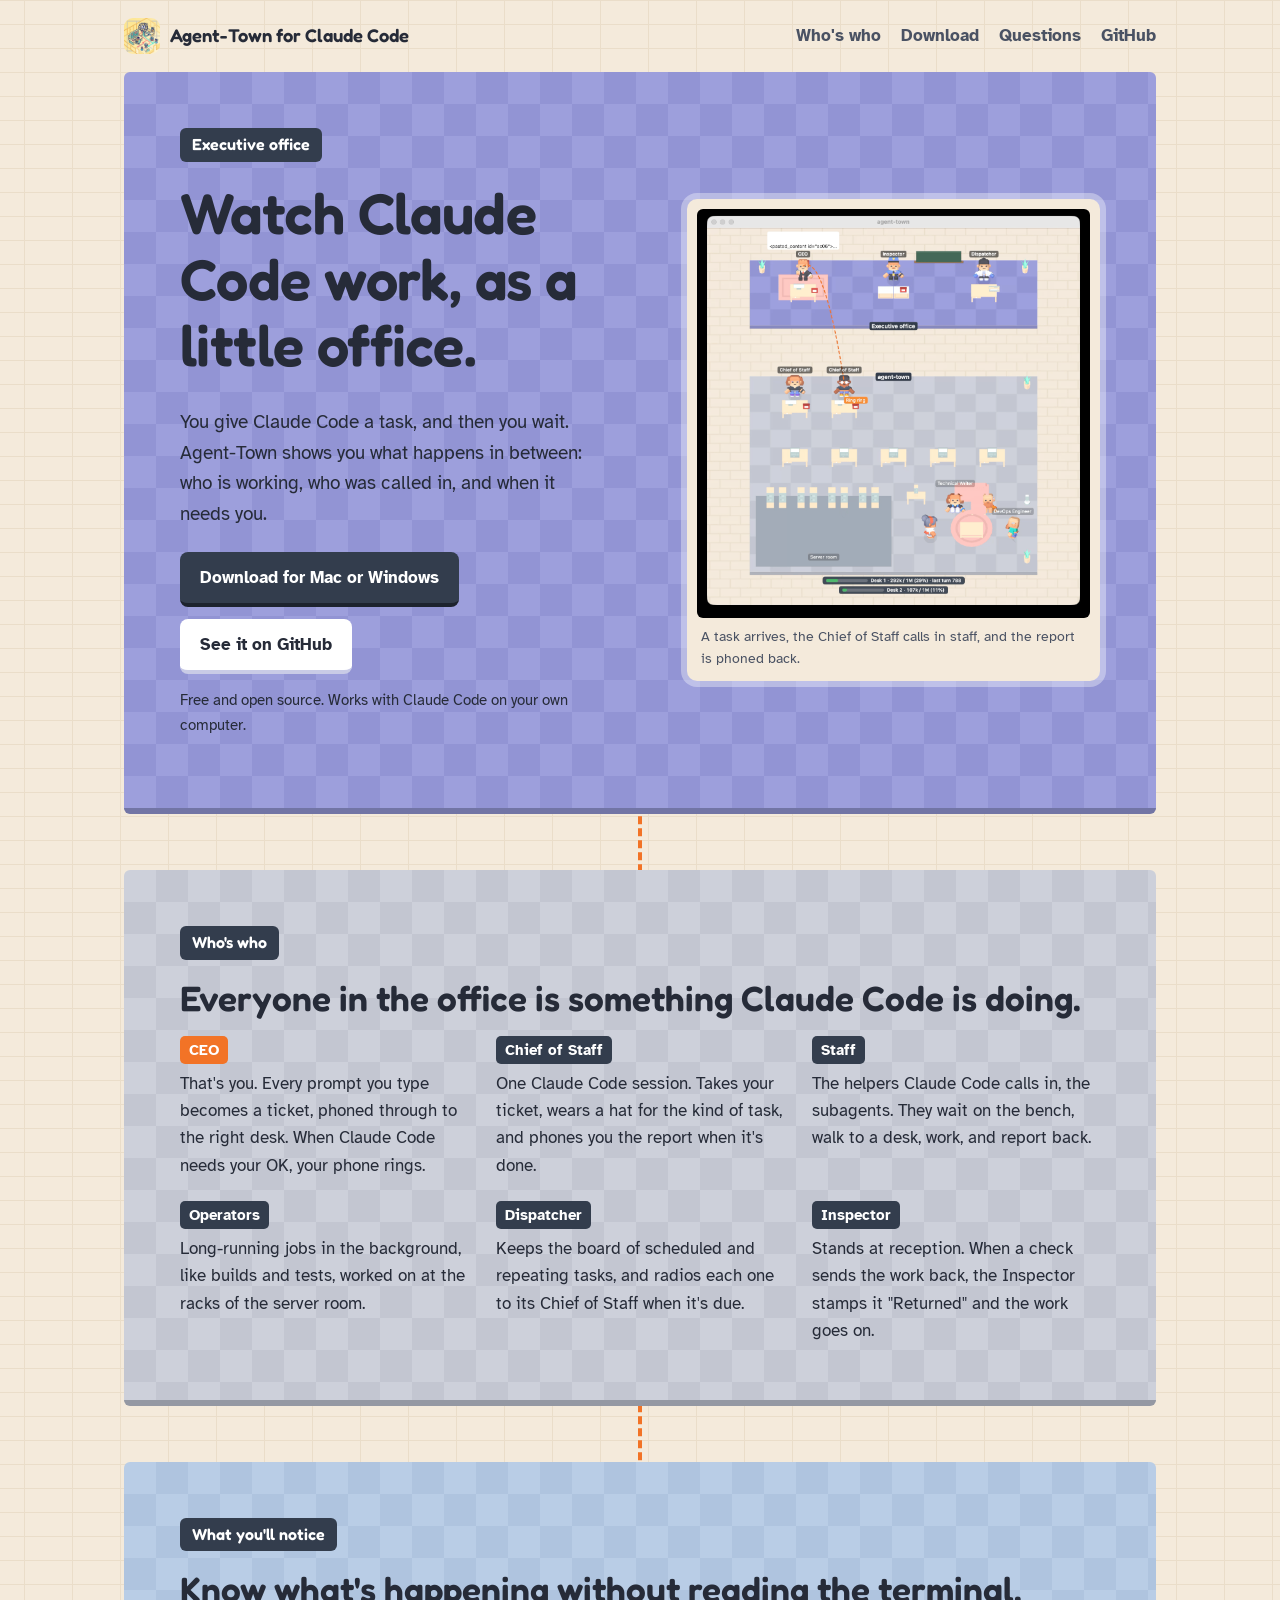
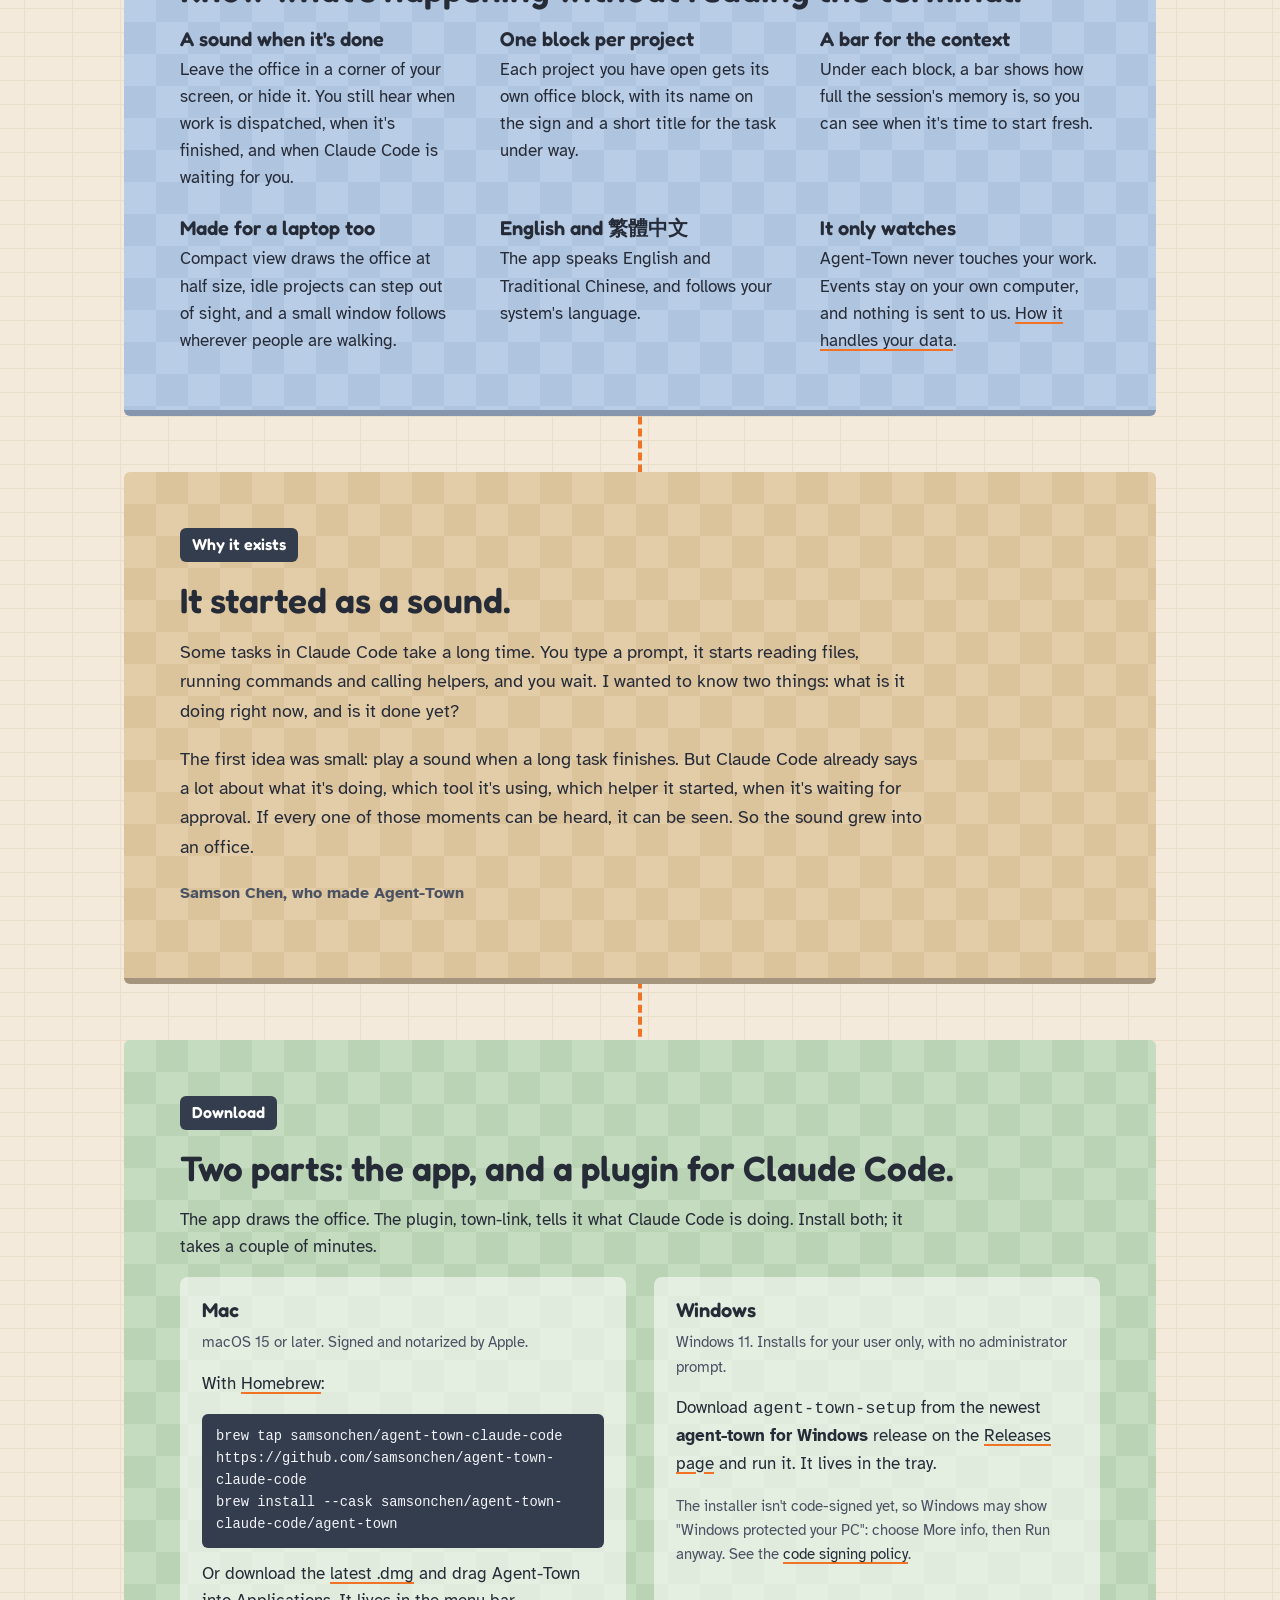
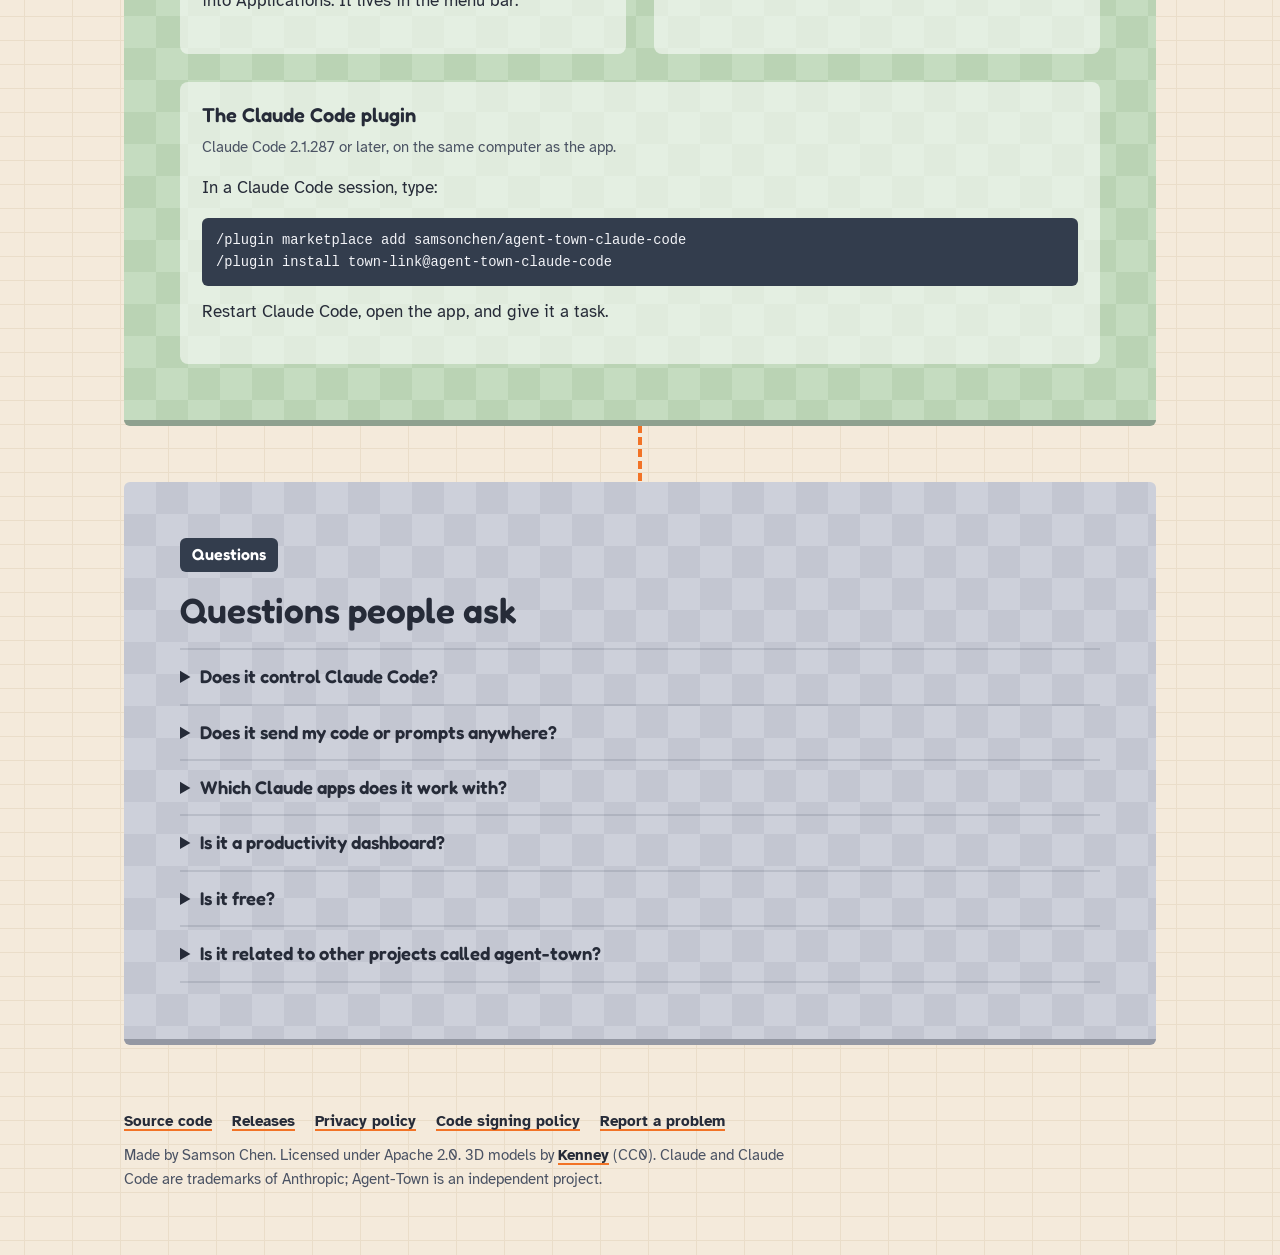
==== site/index.html @ 4a4d92c3 "A web page for the project on GitHub Pages: home, privacy policy, code signing policy site/ holds a " ====
<!doctype html>
<html lang="en">
<head>
<meta charset="utf-8">
<meta name="viewport" content="width=device-width, initial-scale=1">
<title>Agent-Town for Claude Code: watch your Claude Code agents at work</title>
<meta name="description" content="Agent-Town is a free, open-source app for macOS and Windows that shows what Claude Code is doing as a small 3D office: each session is a Chief of Staff, each subagent a staff member, and your approvals ring the CEO's phone.">
<link rel="canonical" href="https://samsonchen.github.io/agent-town-claude-code/">
<meta name="theme-color" content="#9d9fdc">

<meta property="og:type" content="website">
<meta property="og:site_name" content="Agent-Town for Claude Code">
<meta property="og:title" content="Agent-Town for Claude Code: watch your Claude Code agents at work">
<meta property="og:description" content="A small 3D office on your Mac or Windows PC that shows what Claude Code is doing: sessions, subagents, background tasks and approvals. Free and open source.">
<meta property="og:url" content="https://samsonchen.github.io/agent-town-claude-code/">
<meta property="og:image" content="https://samsonchen.github.io/agent-town-claude-code/images/social-preview.png">
<meta property="og:image:width" content="1280">
<meta property="og:image:height" content="640">
<meta property="og:image:alt" content="Agent-Town for Claude Code: a top-down office with the CEO, Chiefs of Staff and staff at their desks">
<meta name="twitter:card" content="summary_large_image">
<meta name="twitter:title" content="Agent-Town for Claude Code">
<meta name="twitter:description" content="Watch your Claude Code sessions, subagents and background jobs as a small 3D office. macOS and Windows, free and open source.">
<meta name="twitter:image" content="https://samsonchen.github.io/agent-town-claude-code/images/social-preview.png">

<link rel="icon" type="image/png" href="images/favicon-64.png">
<link rel="apple-touch-icon" href="images/apple-touch-icon.png">
<link rel="preconnect" href="https://fonts.googleapis.com">
<link rel="preconnect" href="https://fonts.gstatic.com" crossorigin>
<link rel="stylesheet" href="https://fonts.googleapis.com/css2?family=Atkinson+Hyperlegible:wght@400;700&family=Fredoka:wght@500;600&display=swap">
<link rel="stylesheet" href="styles.css">

<script type="application/ld+json">
{
  "@context": "https://schema.org",
  "@type": "SoftwareApplication",
  "name": "Agent-Town for Claude Code",
  "alternateName": "agent-town",
  "description": "A desktop app and a Claude Code plugin that show what Claude Code is doing as a small 3D office seen from above. Each Claude Code session is a Chief of Staff, each subagent is a staff member, background tasks are operators in a server room, and approval requests ring the CEO's phone.",
  "applicationCategory": "DeveloperApplication",
  "operatingSystem": "macOS 15 or later, Windows 11",
  "offers": { "@type": "Offer", "price": "0", "priceCurrency": "USD" },
  "license": "https://www.apache.org/licenses/LICENSE-2.0",
  "isAccessibleForFree": true,
  "url": "https://samsonchen.github.io/agent-town-claude-code/",
  "downloadUrl": "https://github.com/samsonchen/agent-town-claude-code/releases",
  "codeRepository": "https://github.com/samsonchen/agent-town-claude-code",
  "image": "https://samsonchen.github.io/agent-town-claude-code/images/social-preview.png",
  "screenshot": "https://samsonchen.github.io/agent-town-claude-code/images/agent-town.gif",
  "inLanguage": ["en", "zh-TW"],
  "author": { "@type": "Person", "name": "Samson Chen", "url": "https://github.com/samsonchen" }
}
</script>
<script type="application/ld+json">
{
  "@context": "https://schema.org",
  "@type": "FAQPage",
  "mainEntity": [
    { "@type": "Question", "name": "What is Agent-Town for Claude Code?",
      "acceptedAnswer": { "@type": "Answer", "text": "A free app for macOS and Windows, with a Claude Code plugin, that draws what Claude Code is doing as a small office: sessions, subagents, background tasks and approval requests become people at work." } },
    { "@type": "Question", "name": "Does Agent-Town control Claude Code?",
      "acceptedAnswer": { "@type": "Answer", "text": "No. It only watches. You keep working in your terminal, the Claude desktop app or VS Code, and the plugin never changes what Claude Code does." } },
    { "@type": "Question", "name": "Does Agent-Town send my code or prompts anywhere?",
      "acceptedAnswer": { "@type": "Answer", "text": "No. Events go only to the app on your own computer. For each new task the plugin asks Claude's Haiku model, on your own Claude plan, for a short title and the kind of task." } },
    { "@type": "Question", "name": "Which Claude apps does it work with?",
      "acceptedAnswer": { "@type": "Answer", "text": "Claude Code in a terminal, the Code tab of the Claude desktop app, and the VS Code extension, when they run on the same computer as the app. Cloud sessions and Claude Code on the web are not supported." } },
    { "@type": "Question", "name": "Is it free?",
      "acceptedAnswer": { "@type": "Answer", "text": "Yes. Agent-Town is open source under the Apache 2.0 license." } }
  ]
}
</script>
</head>
<body>

<header class="top">
  <div class="wrap">
    <a class="brand" href="./"><img src="images/apple-touch-icon.png" alt="" width="36" height="36">Agent-Town for Claude Code</a>
    <nav aria-label="Main">
      <a href="#whos-who">Who's who</a>
      <a href="#download">Download</a>
      <a href="#questions">Questions</a>
      <a href="https://github.com/samsonchen/agent-town-claude-code">GitHub</a>
    </nav>
  </div>
</header>

<main>
  <div class="line" aria-hidden="true"></div>
  <div class="wrap">

    <section class="block exec" aria-labelledby="title">
      <div class="hero">
        <div>
          <span class="sign">Executive office</span>
          <h1 id="title">Watch Claude Code work, as a little office.</h1>
          <p class="lede">You give Claude Code a task, and then you wait. Agent-Town shows you what happens in between: who is working, who was called in, and when it needs you.</p>
          <div class="buttons">
            <a class="button" href="#download">Download for Mac or Windows</a>
            <a class="button light" href="https://github.com/samsonchen/agent-town-claude-code">See it on GitHub</a>
          </div>
          <p class="note">Free and open source. Works with Claude Code on your own computer.</p>
        </div>
        <figure class="office">
          <img src="images/agent-town.gif" width="640" height="667" alt="Agent-Town at work: the CEO phones a ticket to a Chief of Staff, who pages staff from the bench to their desks while operators work in the server room">
          <figcaption>A task arrives, the Chief of Staff calls in staff, and the report is phoned back.</figcaption>
        </figure>
      </div>
    </section>

    <section class="block" id="whos-who" aria-labelledby="cast-title">
      <span class="sign">Who's who</span>
      <h2 id="cast-title">Everyone in the office is something Claude Code is doing.</h2>
      <ul class="cast">
        <li><span class="tag you">CEO</span><p>That's you. Every prompt you type becomes a ticket, phoned through to the right desk. When Claude Code needs your OK, your phone rings.</p></li>
        <li><span class="tag">Chief of Staff</span><p>One Claude Code session. Takes your ticket, wears a hat for the kind of task, and phones you the report when it's done.</p></li>
        <li><span class="tag">Staff</span><p>The helpers Claude Code calls in, the subagents. They wait on the bench, walk to a desk, work, and report back.</p></li>
        <li><span class="tag">Operators</span><p>Long-running jobs in the background, like builds and tests, worked on at the racks of the server room.</p></li>
        <li><span class="tag">Dispatcher</span><p>Keeps the board of scheduled and repeating tasks, and radios each one to its Chief of Staff when it's due.</p></li>
        <li><span class="tag">Inspector</span><p>Stands at reception. When a check sends the work back, the Inspector stamps it "Returned" and the work goes on.</p></li>
      </ul>
    </section>

    <section class="block blue" aria-labelledby="notice-title">
      <span class="sign">What you'll notice</span>
      <h2 id="notice-title">Know what's happening without reading the terminal.</h2>
      <div class="points">
        <div><h3>A sound when it's done</h3><p>Leave the office in a corner of your screen, or hide it. You still hear when work is dispatched, when it's finished, and when Claude Code is waiting for you.</p></div>
        <div><h3>One block per project</h3><p>Each project you have open gets its own office block, with its name on the sign and a short title for the task under way.</p></div>
        <div><h3>A bar for the context</h3><p>Under each block, a bar shows how full the session's memory is, so you can see when it's time to start fresh.</p></div>
        <div><h3>Made for a laptop too</h3><p>Compact view draws the office at half size, idle projects can step out of sight, and a small window follows wherever people are walking.</p></div>
        <div><h3>English and 繁體中文</h3><p>The app speaks English and Traditional Chinese, and follows your system's language.</p></div>
        <div><h3>It only watches</h3><p>Agent-Town never touches your work. Events stay on your own computer, and nothing is sent to us. <a href="privacy.html">How it handles your data</a>.</p></div>
      </div>
    </section>

    <section class="block wood story" aria-labelledby="story-title">
      <span class="sign">Why it exists</span>
      <h2 id="story-title">It started as a sound.</h2>
      <p>Some tasks in Claude Code take a long time. You type a prompt, it starts reading files, running commands and calling helpers, and you wait. I wanted to know two things: what is it doing right now, and is it done yet?</p>
      <p>The first idea was small: play a sound when a long task finishes. But Claude Code already says a lot about what it's doing, which tool it's using, which helper it started, when it's waiting for approval. If every one of those moments can be heard, it can be seen. So the sound grew into an office.</p>
      <p class="by">Samson Chen, who made Agent-Town</p>
    </section>

    <section class="block green" id="download" aria-labelledby="download-title">
      <span class="sign">Download</span>
      <h2 id="download-title">Two parts: the app, and a plugin for Claude Code.</h2>
      <p>The app draws the office. The plugin, town-link, tells it what Claude Code is doing. Install both; it takes a couple of minutes.</p>
      <div class="downloads">
        <div>
          <h3>Mac</h3>
          <p class="small">macOS 15 or later. Signed and notarized by Apple.</p>
          <p>With <a href="https://brew.sh">Homebrew</a>:</p>
          <pre>brew tap samsonchen/agent-town-claude-code https://github.com/samsonchen/agent-town-claude-code
brew install --cask samsonchen/agent-town-claude-code/agent-town</pre>
          <p>Or download the <a href="https://github.com/samsonchen/agent-town-claude-code/releases/latest">latest .dmg</a> and drag Agent-Town into Applications. It lives in the menu bar.</p>
        </div>
        <div>
          <h3>Windows</h3>
          <p class="small">Windows 11. Installs for your user only, with no administrator prompt.</p>
          <p>Download <code>agent-town-setup</code> from the newest <strong>agent-town for Windows</strong> release on the <a href="https://github.com/samsonchen/agent-town-claude-code/releases">Releases page</a> and run it. It lives in the tray.</p>
          <p class="small">The installer isn't code-signed yet, so Windows may show "Windows protected your PC": choose More info, then Run anyway. See the <a href="code-signing-policy.html">code signing policy</a>.</p>
        </div>
        <div class="plugin">
          <h3>The Claude Code plugin</h3>
          <p class="small">Claude Code 2.1.287 or later, on the same computer as the app.</p>
          <p>In a Claude Code session, type:</p>
          <pre>/plugin marketplace add samsonchen/agent-town-claude-code
/plugin install town-link@agent-town-claude-code</pre>
          <p>Restart Claude Code, open the app, and give it a task.</p>
        </div>
      </div>
    </section>

    <section class="block" id="questions" aria-labelledby="faq-title">
      <span class="sign">Questions</span>
      <h2 id="faq-title">Questions people ask</h2>
      <details>
        <summary>Does it control Claude Code?</summary>
        <p>No. It only watches. You keep working in your terminal, the Claude desktop app or VS Code, and the plugin never changes what Claude Code does.</p>
      </details>
      <details>
        <summary>Does it send my code or prompts anywhere?</summary>
        <p>No. What Claude Code is doing goes only to the app on your own computer. To name each task and pick the right hat, the plugin asks Claude's Haiku model on your own Claude plan, the same way Claude Code itself would. The app checks GitHub once a day for a newer version, which you can turn off. Read the <a href="privacy.html">privacy policy</a>.</p>
      </details>
      <details>
        <summary>Which Claude apps does it work with?</summary>
        <p>Claude Code in a terminal, the Code tab of the Claude desktop app, and the VS Code extension, when they run on the same computer as the app. Cloud sessions and Claude Code on the web can't reach your computer, so they don't show up.</p>
      </details>
      <details>
        <summary>Is it a productivity dashboard?</summary>
        <p>No. It shows what is happening, not how well. There are no scores and no reports, just an office at work.</p>
      </details>
      <details>
        <summary>Is it free?</summary>
        <p>Yes. Agent-Town is open source under the Apache 2.0 license. The characters and furniture are Kenney's free CC0 models.</p>
      </details>
      <details>
        <summary>Is it related to other projects called agent-town?</summary>
        <p>No. This is Agent-Town for Claude Code, made for Anthropic's Claude Code. It isn't affiliated with Anthropic, or with other projects that share the name.</p>
      </details>
    </section>

  </div>
</main>

<footer>
  <div class="wrap">
    <nav aria-label="More">
      <a href="https://github.com/samsonchen/agent-town-claude-code">Source code</a>
      <a href="https://github.com/samsonchen/agent-town-claude-code/releases">Releases</a>
      <a href="privacy.html">Privacy policy</a>
      <a href="code-signing-policy.html">Code signing policy</a>
      <a href="https://github.com/samsonchen/agent-town-claude-code/issues">Report a problem</a>
    </nav>
    <p>Made by Samson Chen. Licensed under Apache 2.0. 3D models by <a href="https://kenney.nl">Kenney</a> (CC0). Claude and Claude Code are trademarks of Anthropic; Agent-Town is an independent project.</p>
  </div>
</footer>

</body>
</html>
---- site/styles.css ----
/* Agent-Town for Claude Code: the colors are the office's own (the path, the carpets, the tags). */
:root {
  --path: #f4eadb;        /* the cream brick path between blocks */
  --grout: #eaddc9;
  --exec: #9d9fdc;        /* the executive office's carpet */
  --exec-dark: #9294d4;
  --gray: #cdd0da;        /* the project blocks' carpets */
  --blue: #b9cde6;
  --green: #c5dcc0;
  --wood: #e3cda8;
  --tag: #333d4d;         /* name tags */
  --call: #f27326;        /* the phone line */
  --hat: #f6c844;
  --ink: #262b38;
  --ink-soft: #4a5263;
  --focus: #1f4fd1;
  --display: "Fredoka", "Avenir Next Rounded", ui-rounded, system-ui, sans-serif;
  --text: "Atkinson Hyperlegible", system-ui, -apple-system, "Segoe UI", sans-serif;
  --mono: ui-monospace, "SF Mono", Menlo, Consolas, monospace;
}

* { box-sizing: border-box; }

html { scroll-behavior: smooth; }
@media (prefers-reduced-motion: reduce) { html { scroll-behavior: auto; } }

body {
  margin: 0;
  color: var(--ink);
  font-family: var(--text);
  font-size: 1.0625rem;
  line-height: 1.6;
  /* The brick path, as in the app. */
  background-color: var(--path);
  background-image:
    linear-gradient(var(--grout) 1px, transparent 1px),
    linear-gradient(90deg, var(--grout) 1px, transparent 1px);
  background-size: 48px 24px, 48px 24px;
  background-position: 0 0, 24px 0;
}

a { color: var(--ink); text-decoration-color: var(--call); text-decoration-thickness: 2px; text-underline-offset: 3px; }
a:hover { text-decoration-color: var(--ink); }
:focus-visible { outline: 3px solid var(--focus); outline-offset: 3px; border-radius: 4px; }

h1, h2, h3 { font-family: var(--display); font-weight: 600; line-height: 1.15; margin: 0 0 0.5em; }
h1 { font-size: clamp(2.2rem, 5.2vw, 3.6rem); letter-spacing: -0.01em; }
h2 { font-size: clamp(1.6rem, 3.4vw, 2.2rem); }
h3 { font-size: 1.25rem; }
p { margin: 0 0 1em; max-width: 68ch; }

.wrap { max-width: 1080px; margin: 0 auto; padding: 0 24px; }

/* Header */
.top { padding: 18px 0; }
.top .wrap { display: flex; align-items: center; justify-content: space-between; gap: 16px; flex-wrap: wrap; }
.brand { display: flex; align-items: center; gap: 10px; font-family: var(--display); font-weight: 600; font-size: 1.15rem; text-decoration: none; }
.brand img { width: 36px; height: 36px; border-radius: 9px; }
.top nav { display: flex; gap: 20px; flex-wrap: wrap; }
.top nav a { text-decoration: none; font-weight: 700; color: var(--ink-soft); }
.top nav a:hover { color: var(--ink); }

/* A block: a carpet of square tiles, like the office floor, with a darker front edge. */
.block {
  --c1: var(--gray);
  --c2: #c3c6d1;
  position: relative;
  background-color: var(--c1);
  background-image: conic-gradient(var(--c2) 25%, transparent 0 50%, var(--c2) 0 75%, transparent 0);
  background-size: 64px 64px;
  border-bottom: 6px solid color-mix(in srgb, var(--c2) 70%, var(--ink) 30%);
  border-radius: 6px;
  padding: clamp(28px, 5vw, 56px);
  margin: 0 0 56px;
}
.block.exec { --c1: var(--exec); --c2: var(--exec-dark); }
.block.blue { --c1: var(--blue); --c2: #afc4df; }
.block.green { --c1: var(--green); --c2: #bad3b4; }
.block.wood { --c1: var(--wood); --c2: #dbc39c; }

/* The block's sign, as in the app: a dark plate with the room's name. */
.sign {
  display: inline-block;
  background: var(--tag);
  color: #fff;
  font-family: var(--display);
  font-weight: 600;
  font-size: 1rem;
  padding: 4px 12px;
  border-radius: 6px;
  margin-bottom: 18px;
}

/* Hero: the executive office */
.hero { display: grid; grid-template-columns: 1.05fr 0.95fr; gap: clamp(24px, 4vw, 56px); align-items: center; }
.hero h1 { color: var(--ink); }
.hero .lede { font-size: 1.2rem; color: var(--ink); max-width: 34ch; }
.hero .note { color: var(--ink); font-size: 0.95rem; margin-top: 14px; }
.office {
  margin: 0;
  background: var(--path);
  border-radius: 10px;
  padding: 10px;
  box-shadow: 0 0 0 6px rgba(255, 255, 255, 0.35);
}
.office img { display: block; width: 100%; height: auto; border-radius: 6px; }
.office figcaption { font-size: 0.85rem; color: var(--ink-soft); padding: 8px 4px 2px; }

.buttons { display: flex; gap: 12px; flex-wrap: wrap; margin-top: 22px; }
.button {
  display: inline-block;
  background: var(--tag);
  color: #fff;
  text-decoration: none;
  font-weight: 700;
  padding: 12px 20px;
  border-radius: 8px;
  border-bottom: 4px solid #1d232e;
}
.button:hover { background: #1d232e; }
.button.light { background: #fff; color: var(--ink); border-bottom-color: #c9cbe6; }
.button.light:hover { background: #eef0ff; }

/* The phone line: one orange dashed line from the CEO's desk down the page. */
main { position: relative; }
.line {
  position: absolute;
  left: 50%;
  top: 0;
  bottom: 120px;
  width: 0;
  border-left: 4px dashed var(--call);
  transform: translateX(-2px);
  z-index: 0;
  pointer-events: none;
}
main > .wrap { position: relative; z-index: 1; }

/* Who's who: name tags, as the app draws them over each character. */
.cast { list-style: none; padding: 0; margin: 8px 0 0; display: grid; grid-template-columns: repeat(auto-fit, minmax(240px, 1fr)); gap: 22px 28px; }
.cast li { display: grid; gap: 6px; align-content: start; }
.tag {
  justify-self: start;
  background: var(--tag);
  color: #fff;
  font-weight: 700;
  font-size: 0.95rem;
  padding: 2px 9px;
  border-radius: 5px;
}
.tag.you { background: var(--call); }
.cast p { margin: 0; color: var(--ink); }

/* Two columns of short points */
.points { display: grid; grid-template-columns: repeat(auto-fit, minmax(280px, 1fr)); gap: 26px 40px; margin-top: 8px; }
.points h3 { margin-bottom: 0.25em; }
.points p { margin: 0; }

/* The story: the maintainer's own words */
.story { font-size: 1.15rem; }
.story p { max-width: 62ch; }
.story .by { font-weight: 700; color: var(--ink-soft); font-size: 1rem; }

/* Download */
.downloads { display: grid; grid-template-columns: repeat(2, minmax(0, 1fr)); gap: 28px; }
.downloads .plugin { grid-column: 1 / -1; }
.downloads > div { background: rgba(255, 255, 255, 0.55); border-radius: 8px; padding: 22px; }
.downloads h3 { margin-bottom: 0.4em; }
.small { font-size: 0.95rem; color: var(--ink-soft); }
pre {
  background: var(--tag);
  color: #f3f4f8;
  font-family: var(--mono);
  font-size: 0.86rem;
  padding: 12px 14px;
  border-radius: 6px;
  margin: 8px 0 12px;
  white-space: pre-wrap;
  overflow-wrap: anywhere;
}

/* FAQ */
details { border-top: 2px solid rgba(38, 43, 56, 0.12); padding: 12px 0; }
details:last-of-type { border-bottom: 2px solid rgba(38, 43, 56, 0.12); }
summary { cursor: pointer; font-family: var(--display); font-weight: 600; font-size: 1.15rem; }
details p { margin: 10px 0 0; }

/* Footer */
footer { padding: 8px 0 48px; color: var(--ink-soft); font-size: 0.95rem; }
footer nav { display: flex; flex-wrap: wrap; gap: 8px 20px; margin-bottom: 10px; }
footer a { font-weight: 700; }

/* Plain pages (privacy, code signing policy) */
.page { max-width: 760px; }
.page h1 { font-size: clamp(2rem, 4.5vw, 2.8rem); }
.page h2 { font-size: 1.5rem; margin-top: 1.6em; }
.page ul { padding-left: 1.2em; }
.page li { margin-bottom: 0.4em; }
.page table { border-collapse: collapse; width: 100%; margin: 8px 0 16px; background: rgba(255, 255, 255, 0.55); }
.page th, .page td { text-align: left; padding: 8px 10px; border-bottom: 1px solid rgba(38, 43, 56, 0.15); vertical-align: top; }

@media (max-width: 820px) {
  .hero { grid-template-columns: 1fr; }
  .downloads { grid-template-columns: 1fr; }
  .hero .lede { max-width: none; }
  .line { display: none; }
}
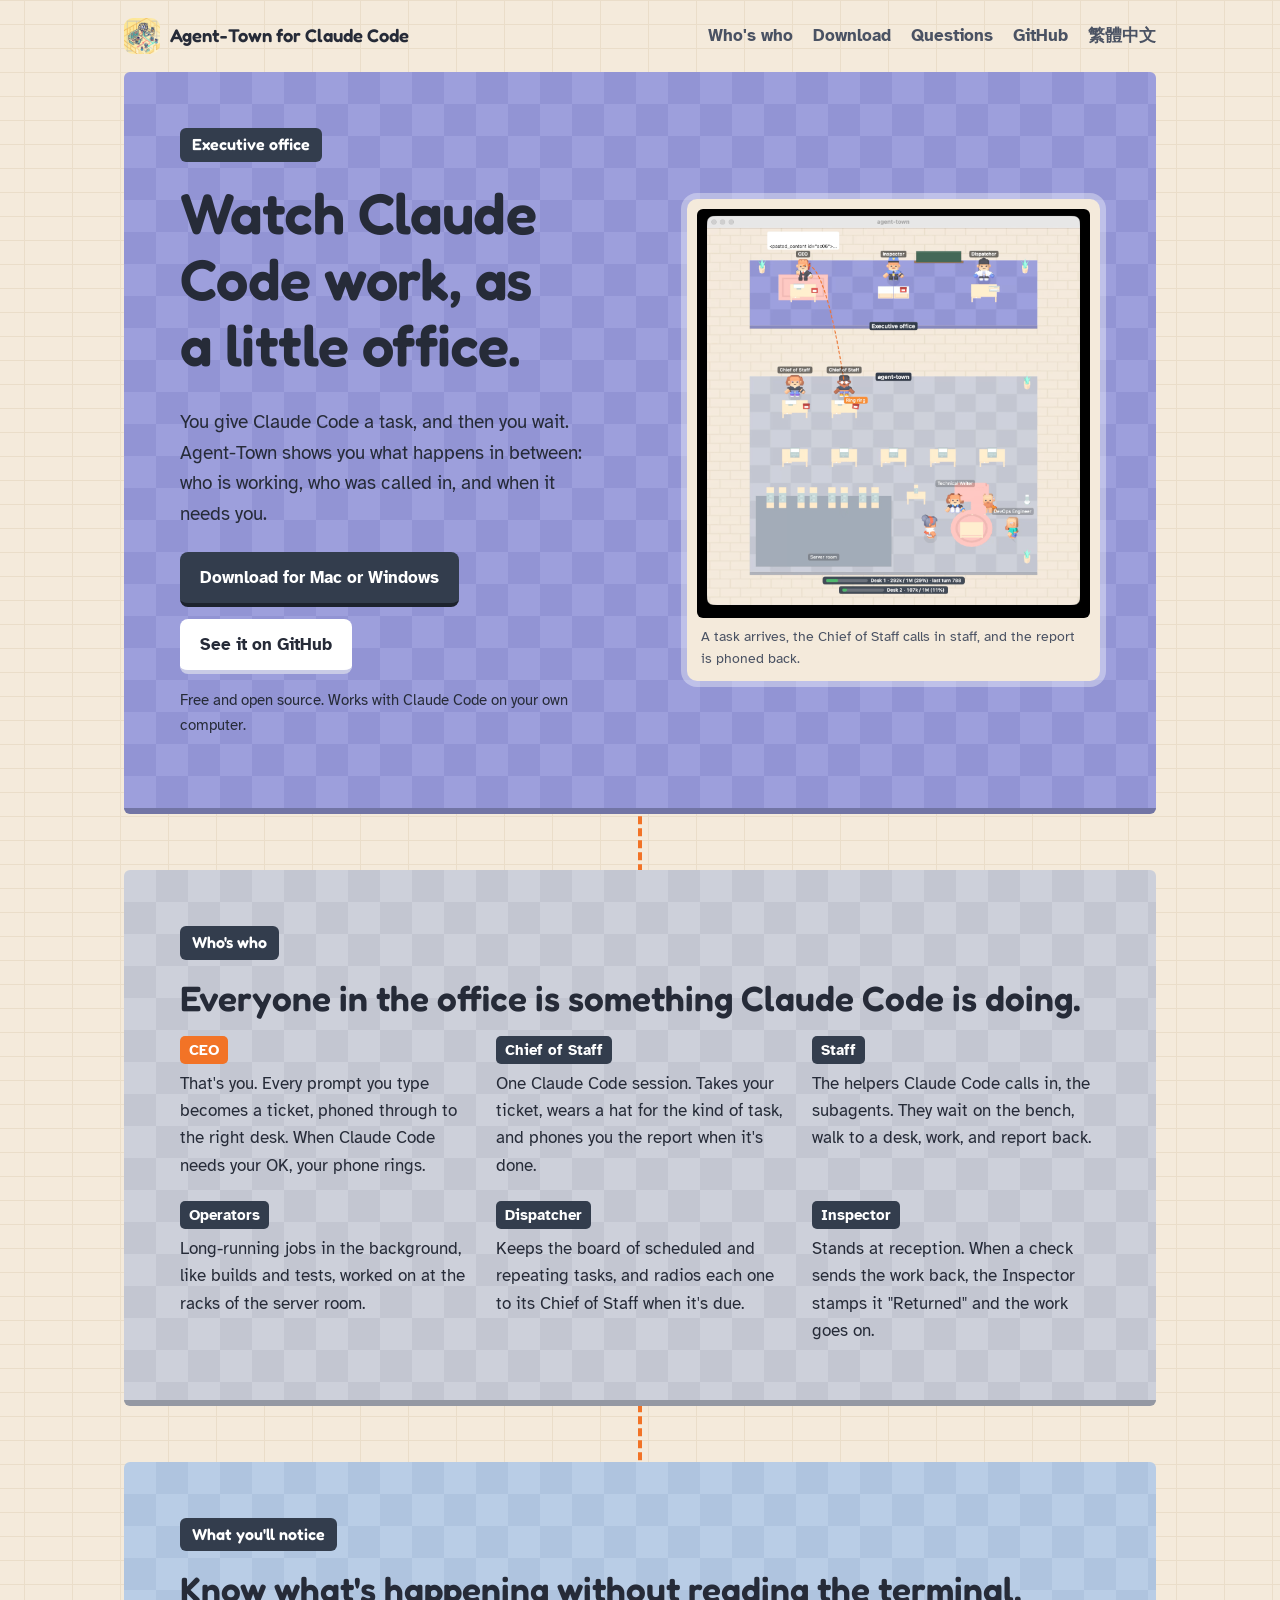
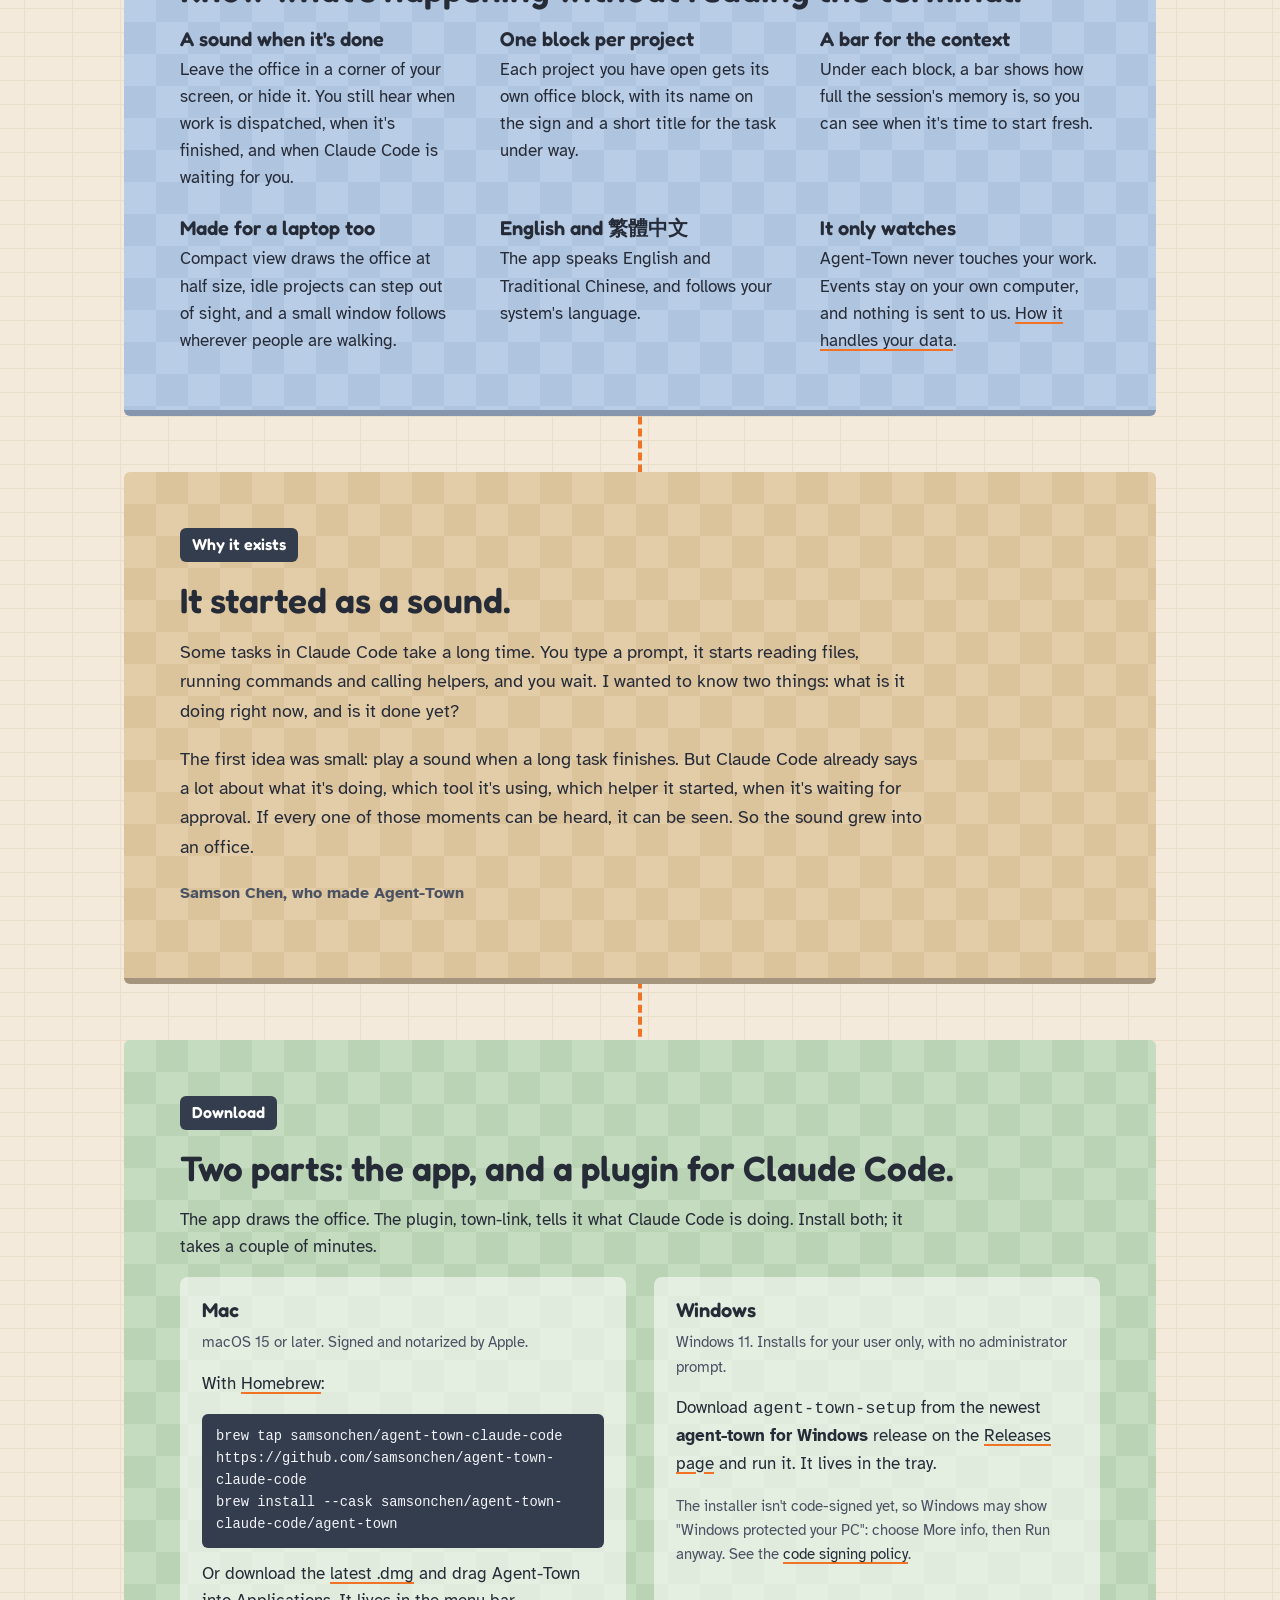
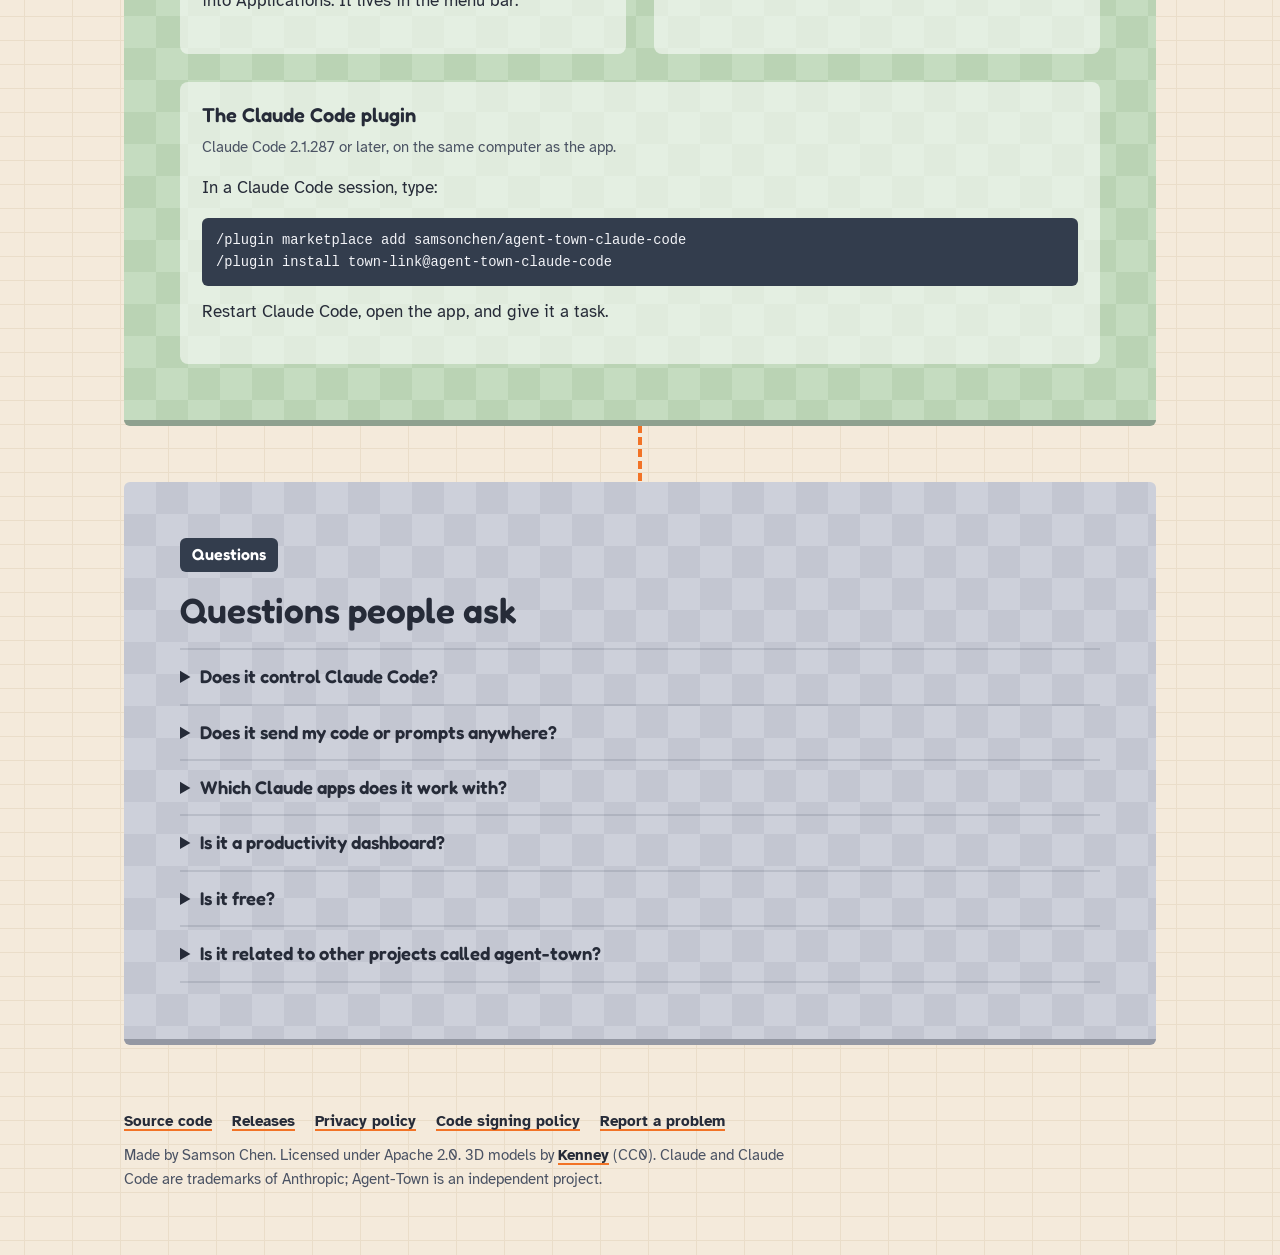
==== commit 003fda8d: "Web page in Traditional Chinese: site/zh-TW/ (home, privacy policy, code signing policy) Each page l" ====
--- a/site/index.html
+++ b/site/index.html
@@ -6,9 +6,14 @@
 <title>Agent-Town for Claude Code: watch your Claude Code agents at work</title>
 <meta name="description" content="Agent-Town is a free, open-source app for macOS and Windows that shows what Claude Code is doing as a small 3D office: each session is a Chief of Staff, each subagent a staff member, and your approvals ring the CEO's phone.">
 <link rel="canonical" href="https://samsonchen.github.io/agent-town-claude-code/">
+<link rel="alternate" hreflang="en" href="https://samsonchen.github.io/agent-town-claude-code/">
+<link rel="alternate" hreflang="zh-Hant-TW" href="https://samsonchen.github.io/agent-town-claude-code/zh-TW/">
+<link rel="alternate" hreflang="x-default" href="https://samsonchen.github.io/agent-town-claude-code/">
 <meta name="theme-color" content="#9d9fdc">
 
 <meta property="og:type" content="website">
+<meta property="og:locale" content="en_US">
+<meta property="og:locale:alternate" content="zh_TW">
 <meta property="og:site_name" content="Agent-Town for Claude Code">
 <meta property="og:title" content="Agent-Town for Claude Code: watch your Claude Code agents at work">
 <meta property="og:description" content="A small 3D office on your Mac or Windows PC that shows what Claude Code is doing: sessions, subagents, background tasks and approvals. Free and open source.">
@@ -79,6 +84,7 @@
       <a href="#download">Download</a>
       <a href="#questions">Questions</a>
       <a href="https://github.com/samsonchen/agent-town-claude-code">GitHub</a>
+      <a href="zh-TW/" hreflang="zh-Hant-TW" lang="zh-Hant-TW">繁體中文</a>
     </nav>
   </div>
 </header>
--- a/site/styles.css
+++ b/site/styles.css
@@ -43,7 +43,7 @@
 a:hover { text-decoration-color: var(--ink); }
 :focus-visible { outline: 3px solid var(--focus); outline-offset: 3px; border-radius: 4px; }
 
-h1, h2, h3 { font-family: var(--display); font-weight: 600; line-height: 1.15; margin: 0 0 0.5em; }
+h1, h2, h3 { font-family: var(--display); font-weight: 600; line-height: 1.15; margin: 0 0 0.5em; text-wrap: balance; }
 h1 { font-size: clamp(2.2rem, 5.2vw, 3.6rem); letter-spacing: -0.01em; }
 h2 { font-size: clamp(1.6rem, 3.4vw, 2.2rem); }
 h3 { font-size: 1.25rem; }
@@ -205,3 +205,14 @@
   .hero .lede { max-width: none; }
   .line { display: none; }
 }
+
+/* Traditional Chinese pages: Noto Sans TC for the Chinese characters (the rounded display face has
+   none), Latin letters keep their faces; a little more leading for CJK text. */
+:lang(zh-Hant-TW) {
+  --display: "Fredoka", "Noto Sans TC", "PingFang TC", "Microsoft JhengHei", sans-serif;
+  --text: "Atkinson Hyperlegible", "Noto Sans TC", "PingFang TC", "Microsoft JhengHei", sans-serif;
+}
+body:lang(zh-Hant-TW) { line-height: 1.8; }
+:lang(zh-Hant-TW) h1, :lang(zh-Hant-TW) h2, :lang(zh-Hant-TW) h3, :lang(zh-Hant-TW) summary { font-weight: 700; letter-spacing: 0.02em; }
+:lang(zh-Hant-TW) .hero .lede { max-width: 26em; }
+:lang(zh-Hant-TW) p { max-width: 40em; }
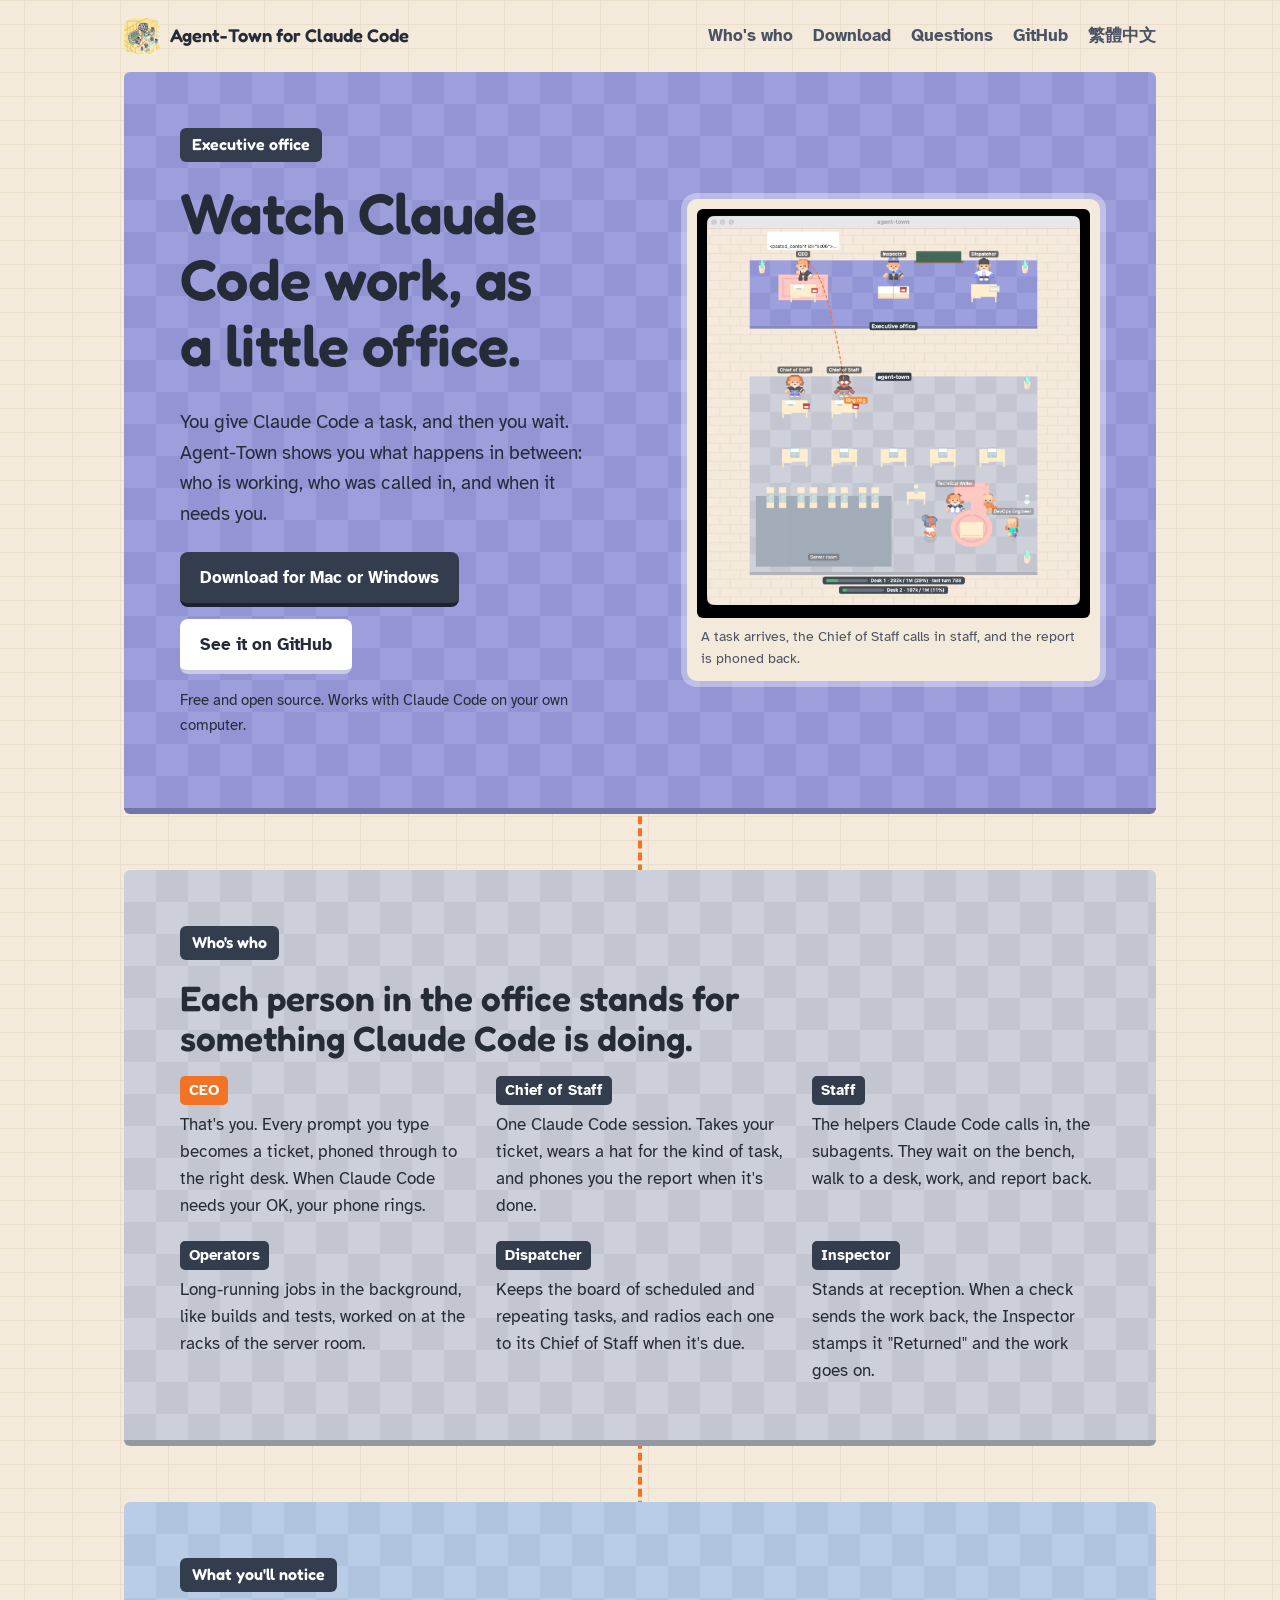
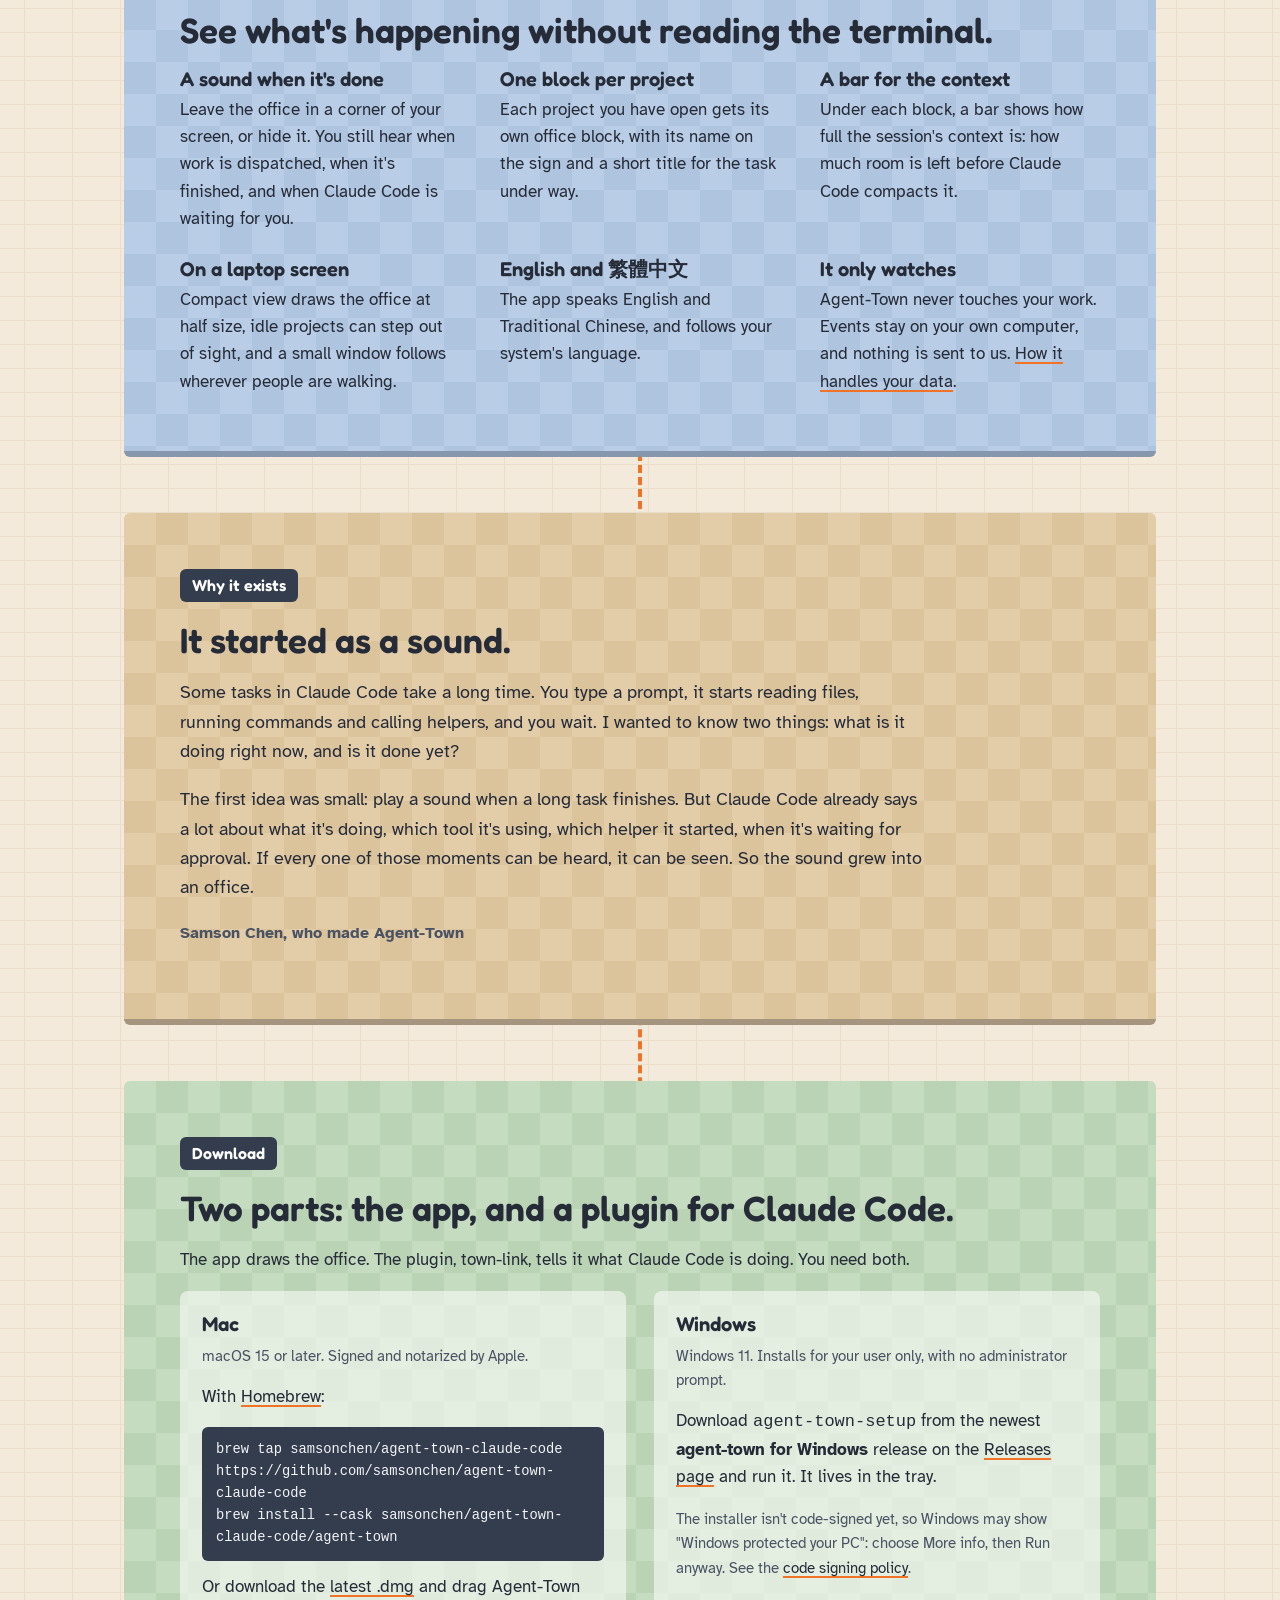
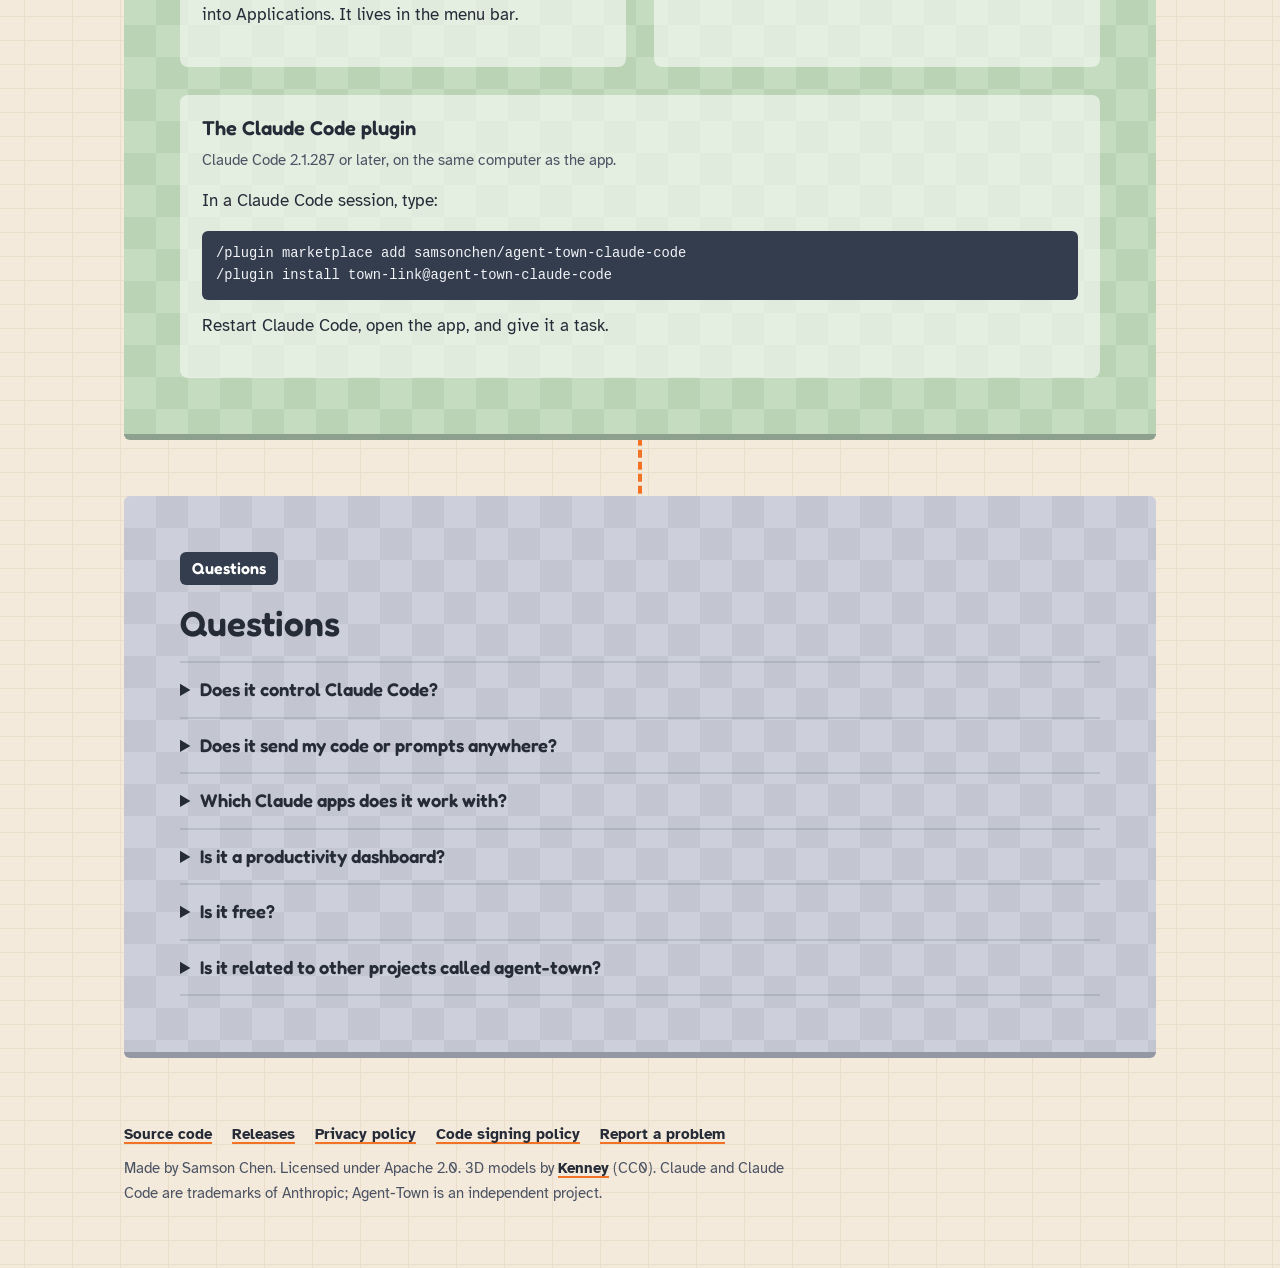
==== commit 1b14d559: "Web page copy in Samson's voice: no unsourced claims or flourishes Drop "it takes a couple of minute" ====
--- a/site/index.html
+++ b/site/index.html
@@ -114,7 +114,7 @@
 
     <section class="block" id="whos-who" aria-labelledby="cast-title">
       <span class="sign">Who's who</span>
-      <h2 id="cast-title">Everyone in the office is something Claude Code is doing.</h2>
+      <h2 id="cast-title">Each person in the office stands for something Claude Code is doing.</h2>
       <ul class="cast">
         <li><span class="tag you">CEO</span><p>That's you. Every prompt you type becomes a ticket, phoned through to the right desk. When Claude Code needs your OK, your phone rings.</p></li>
         <li><span class="tag">Chief of Staff</span><p>One Claude Code session. Takes your ticket, wears a hat for the kind of task, and phones you the report when it's done.</p></li>
@@ -127,12 +127,12 @@
 
     <section class="block blue" aria-labelledby="notice-title">
       <span class="sign">What you'll notice</span>
-      <h2 id="notice-title">Know what's happening without reading the terminal.</h2>
+      <h2 id="notice-title">See what's happening without reading the terminal.</h2>
       <div class="points">
         <div><h3>A sound when it's done</h3><p>Leave the office in a corner of your screen, or hide it. You still hear when work is dispatched, when it's finished, and when Claude Code is waiting for you.</p></div>
         <div><h3>One block per project</h3><p>Each project you have open gets its own office block, with its name on the sign and a short title for the task under way.</p></div>
-        <div><h3>A bar for the context</h3><p>Under each block, a bar shows how full the session's memory is, so you can see when it's time to start fresh.</p></div>
-        <div><h3>Made for a laptop too</h3><p>Compact view draws the office at half size, idle projects can step out of sight, and a small window follows wherever people are walking.</p></div>
+        <div><h3>A bar for the context</h3><p>Under each block, a bar shows how full the session's context is: how much room is left before Claude Code compacts it.</p></div>
+        <div><h3>On a laptop screen</h3><p>Compact view draws the office at half size, idle projects can step out of sight, and a small window follows wherever people are walking.</p></div>
         <div><h3>English and 繁體中文</h3><p>The app speaks English and Traditional Chinese, and follows your system's language.</p></div>
         <div><h3>It only watches</h3><p>Agent-Town never touches your work. Events stay on your own computer, and nothing is sent to us. <a href="privacy.html">How it handles your data</a>.</p></div>
       </div>
@@ -149,7 +149,7 @@
     <section class="block green" id="download" aria-labelledby="download-title">
       <span class="sign">Download</span>
       <h2 id="download-title">Two parts: the app, and a plugin for Claude Code.</h2>
-      <p>The app draws the office. The plugin, town-link, tells it what Claude Code is doing. Install both; it takes a couple of minutes.</p>
+      <p>The app draws the office. The plugin, town-link, tells it what Claude Code is doing. You need both.</p>
       <div class="downloads">
         <div>
           <h3>Mac</h3>
@@ -178,7 +178,7 @@
 
     <section class="block" id="questions" aria-labelledby="faq-title">
       <span class="sign">Questions</span>
-      <h2 id="faq-title">Questions people ask</h2>
+      <h2 id="faq-title">Questions</h2>
       <details>
         <summary>Does it control Claude Code?</summary>
         <p>No. It only watches. You keep working in your terminal, the Claude desktop app or VS Code, and the plugin never changes what Claude Code does.</p>
@@ -193,7 +193,7 @@
       </details>
       <details>
         <summary>Is it a productivity dashboard?</summary>
-        <p>No. It shows what is happening, not how well. There are no scores and no reports, just an office at work.</p>
+        <p>No. It shows what is happening. It has no scores and no reports.</p>
       </details>
       <details>
         <summary>Is it free?</summary>
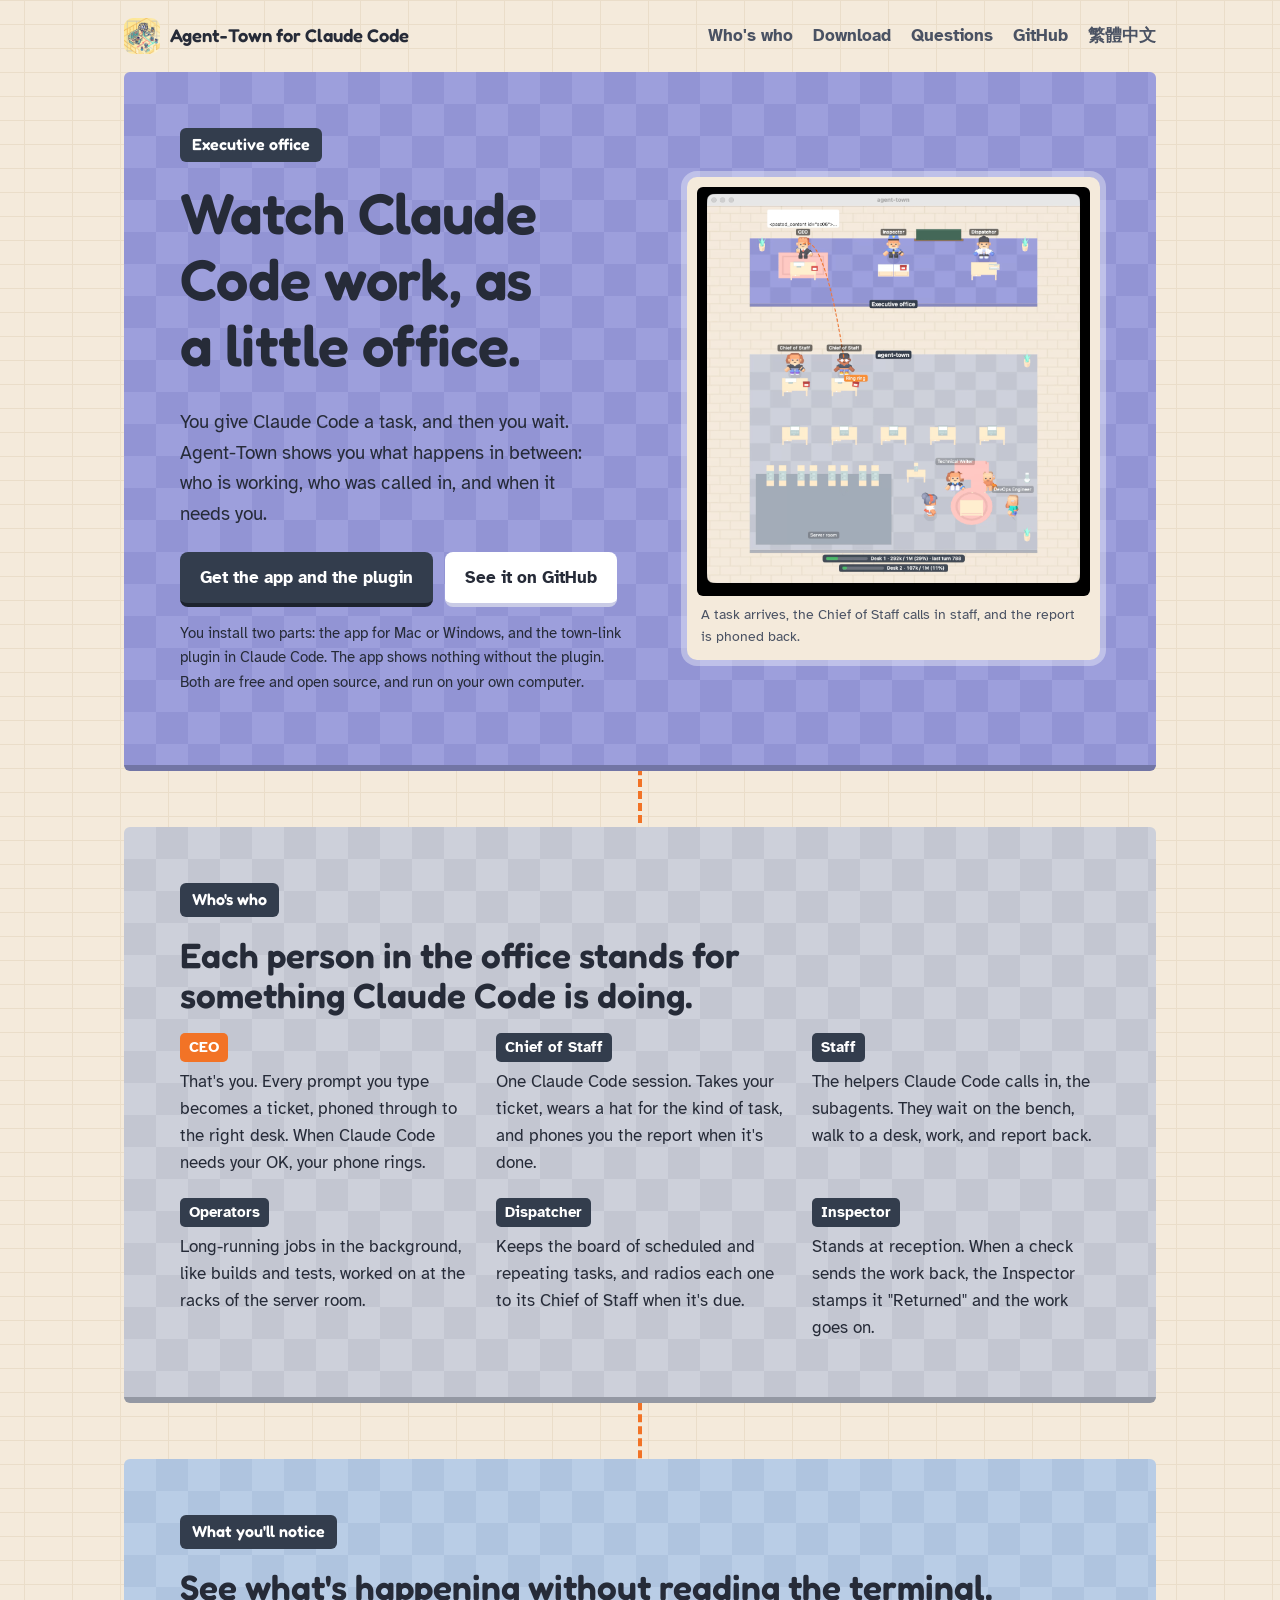
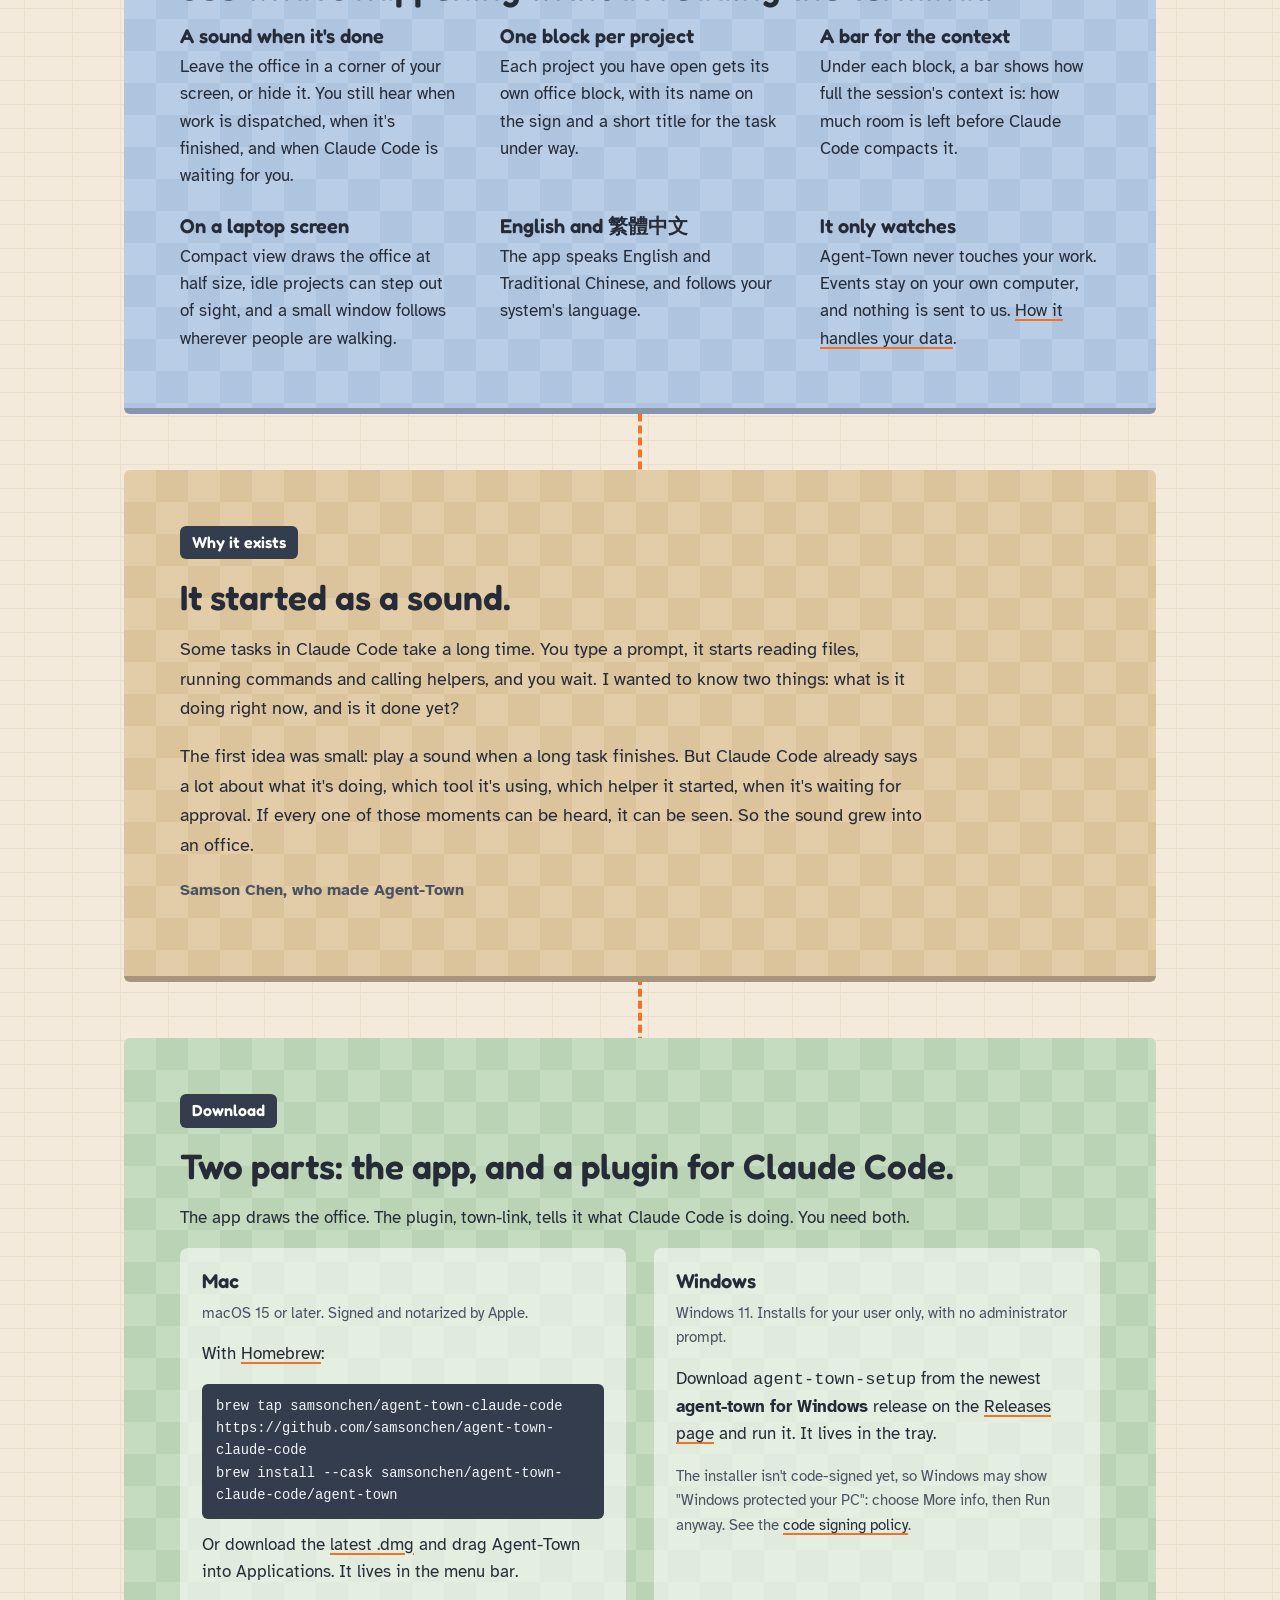
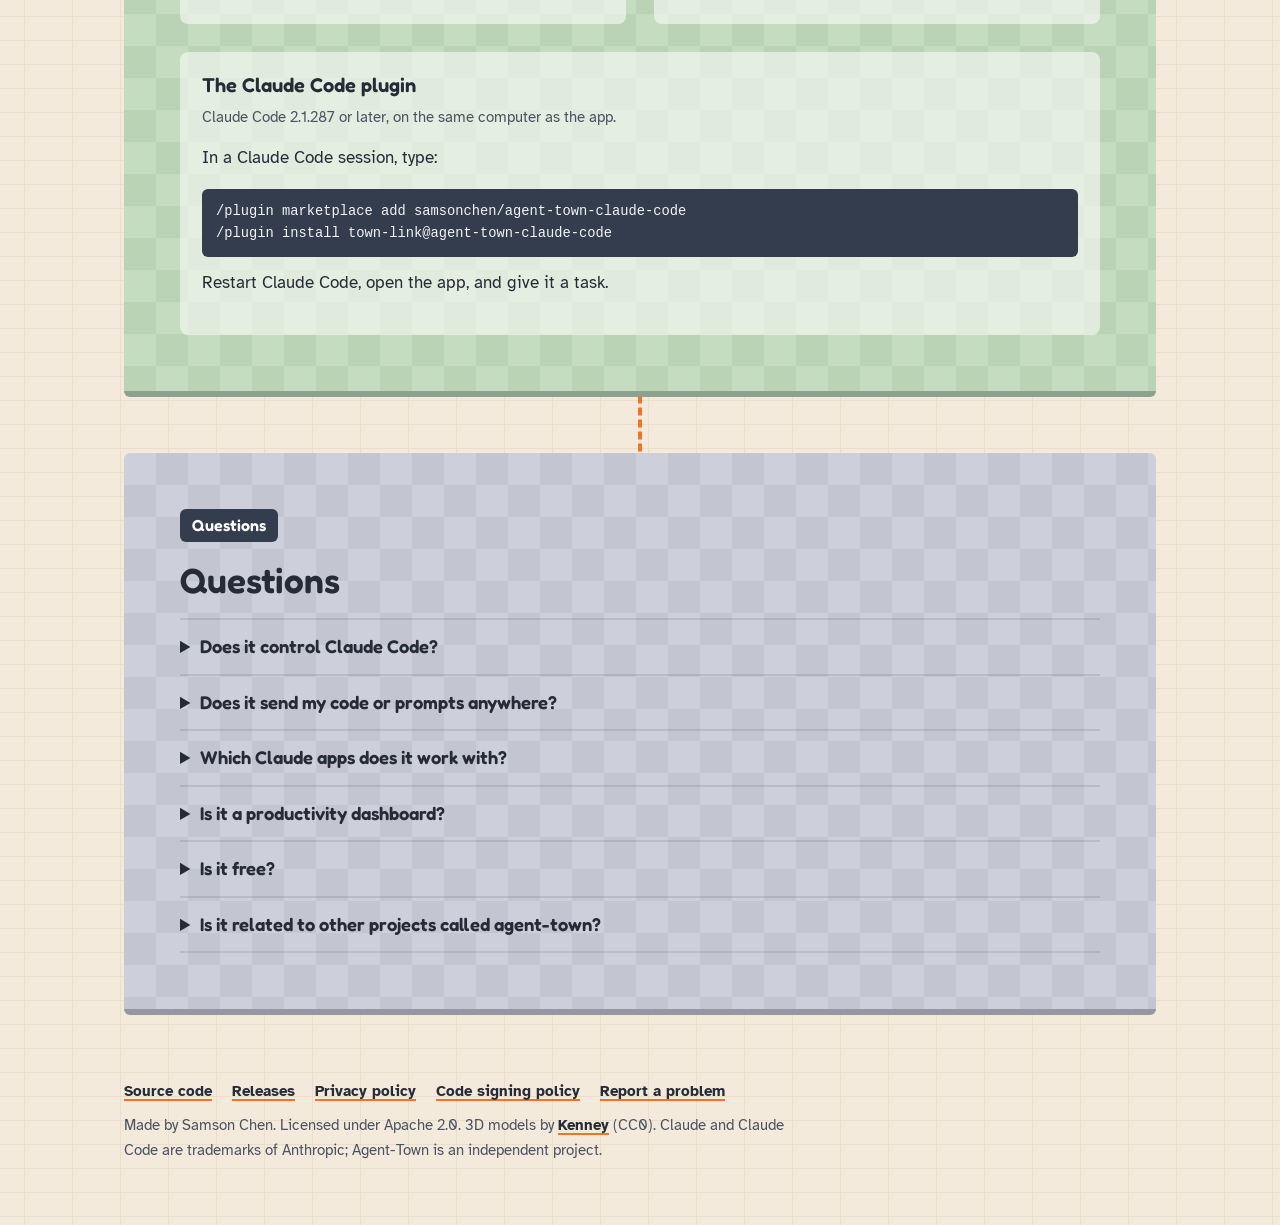
==== commit 44402f9c: "Web page: the top block says the app needs the town-link plugin in Claude Code The button reads "Get" ====
--- a/site/index.html
+++ b/site/index.html
@@ -100,10 +100,10 @@
           <h1 id="title">Watch Claude Code work, as a little office.</h1>
           <p class="lede">You give Claude Code a task, and then you wait. Agent-Town shows you what happens in between: who is working, who was called in, and when it needs you.</p>
           <div class="buttons">
-            <a class="button" href="#download">Download for Mac or Windows</a>
+            <a class="button" href="#download">Get the app and the plugin</a>
             <a class="button light" href="https://github.com/samsonchen/agent-town-claude-code">See it on GitHub</a>
           </div>
-          <p class="note">Free and open source. Works with Claude Code on your own computer.</p>
+          <p class="note">You install two parts: the app for Mac or Windows, and the town-link plugin in Claude Code. The app shows nothing without the plugin. Both are free and open source, and run on your own computer.</p>
         </div>
         <figure class="office">
           <img src="images/agent-town.gif" width="640" height="667" alt="Agent-Town at work: the CEO phones a ticket to a Chief of Staff, who pages staff from the bench to their desks while operators work in the server room">
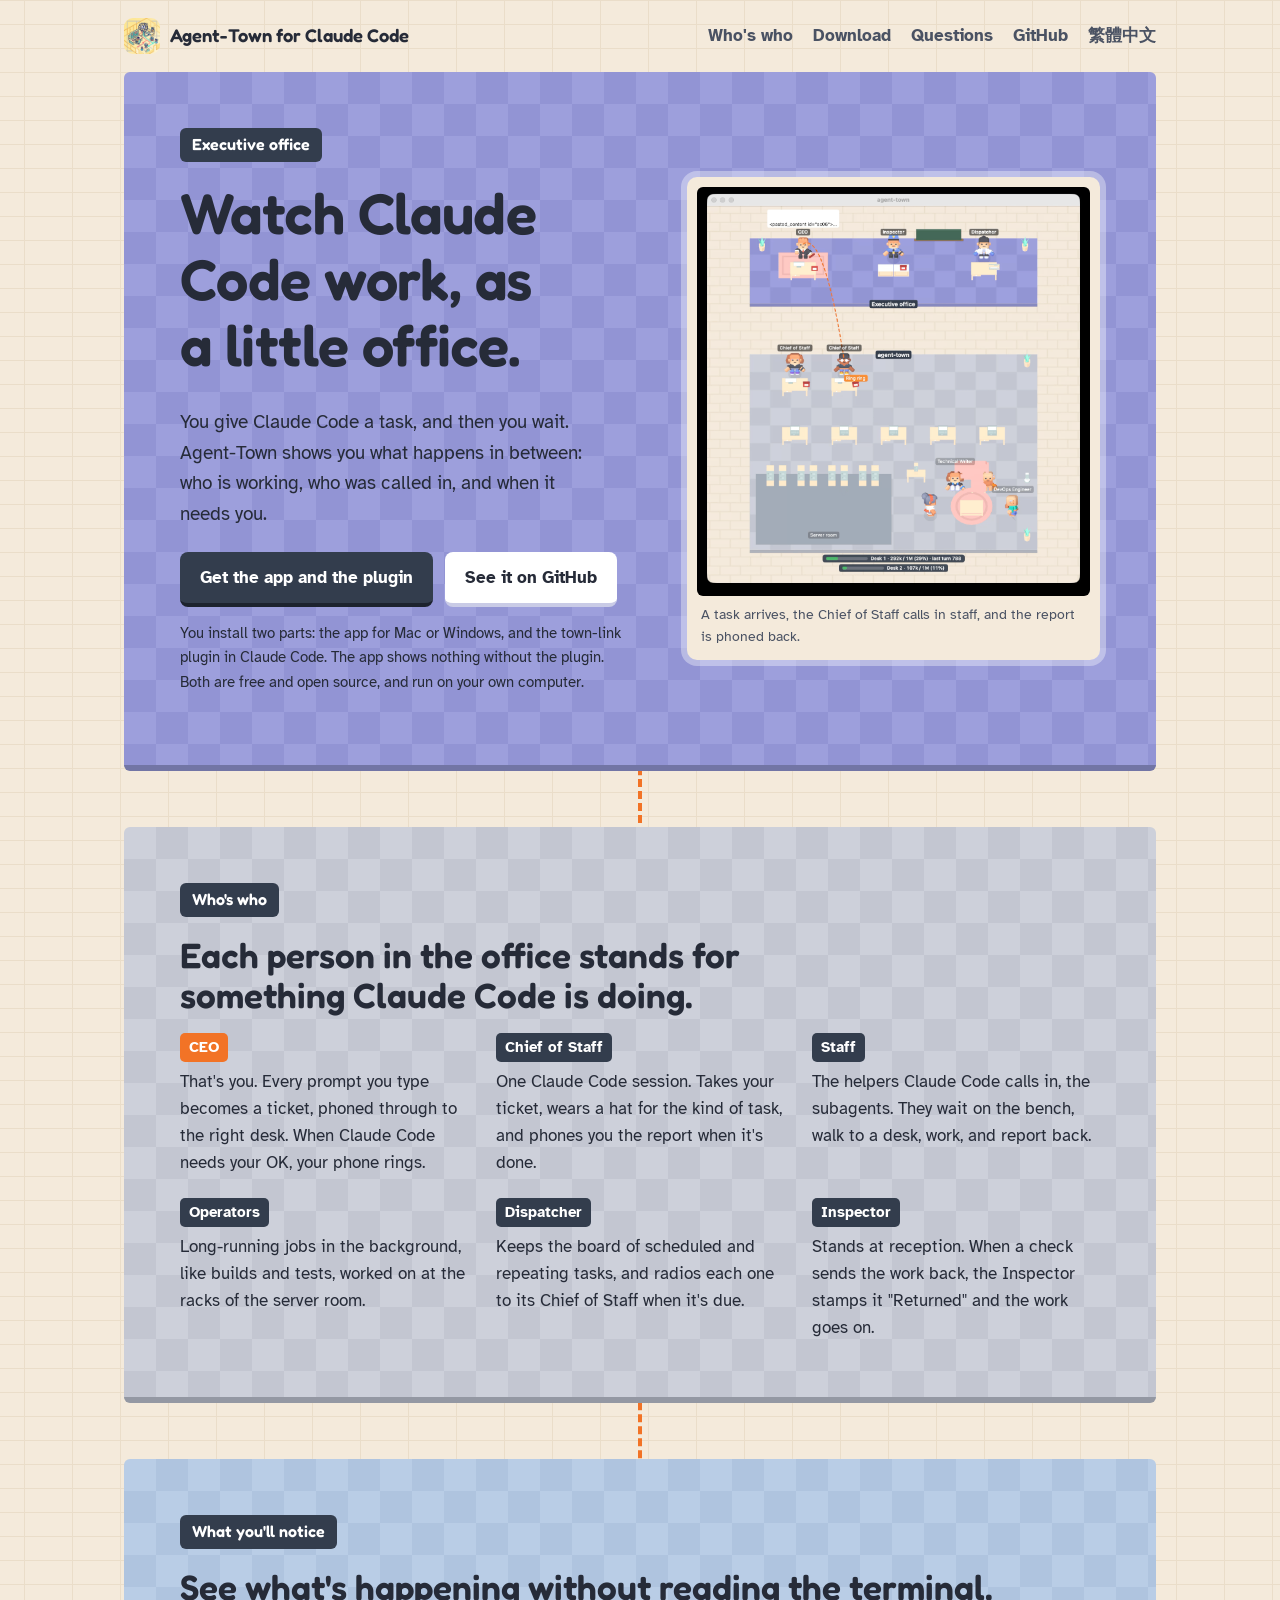
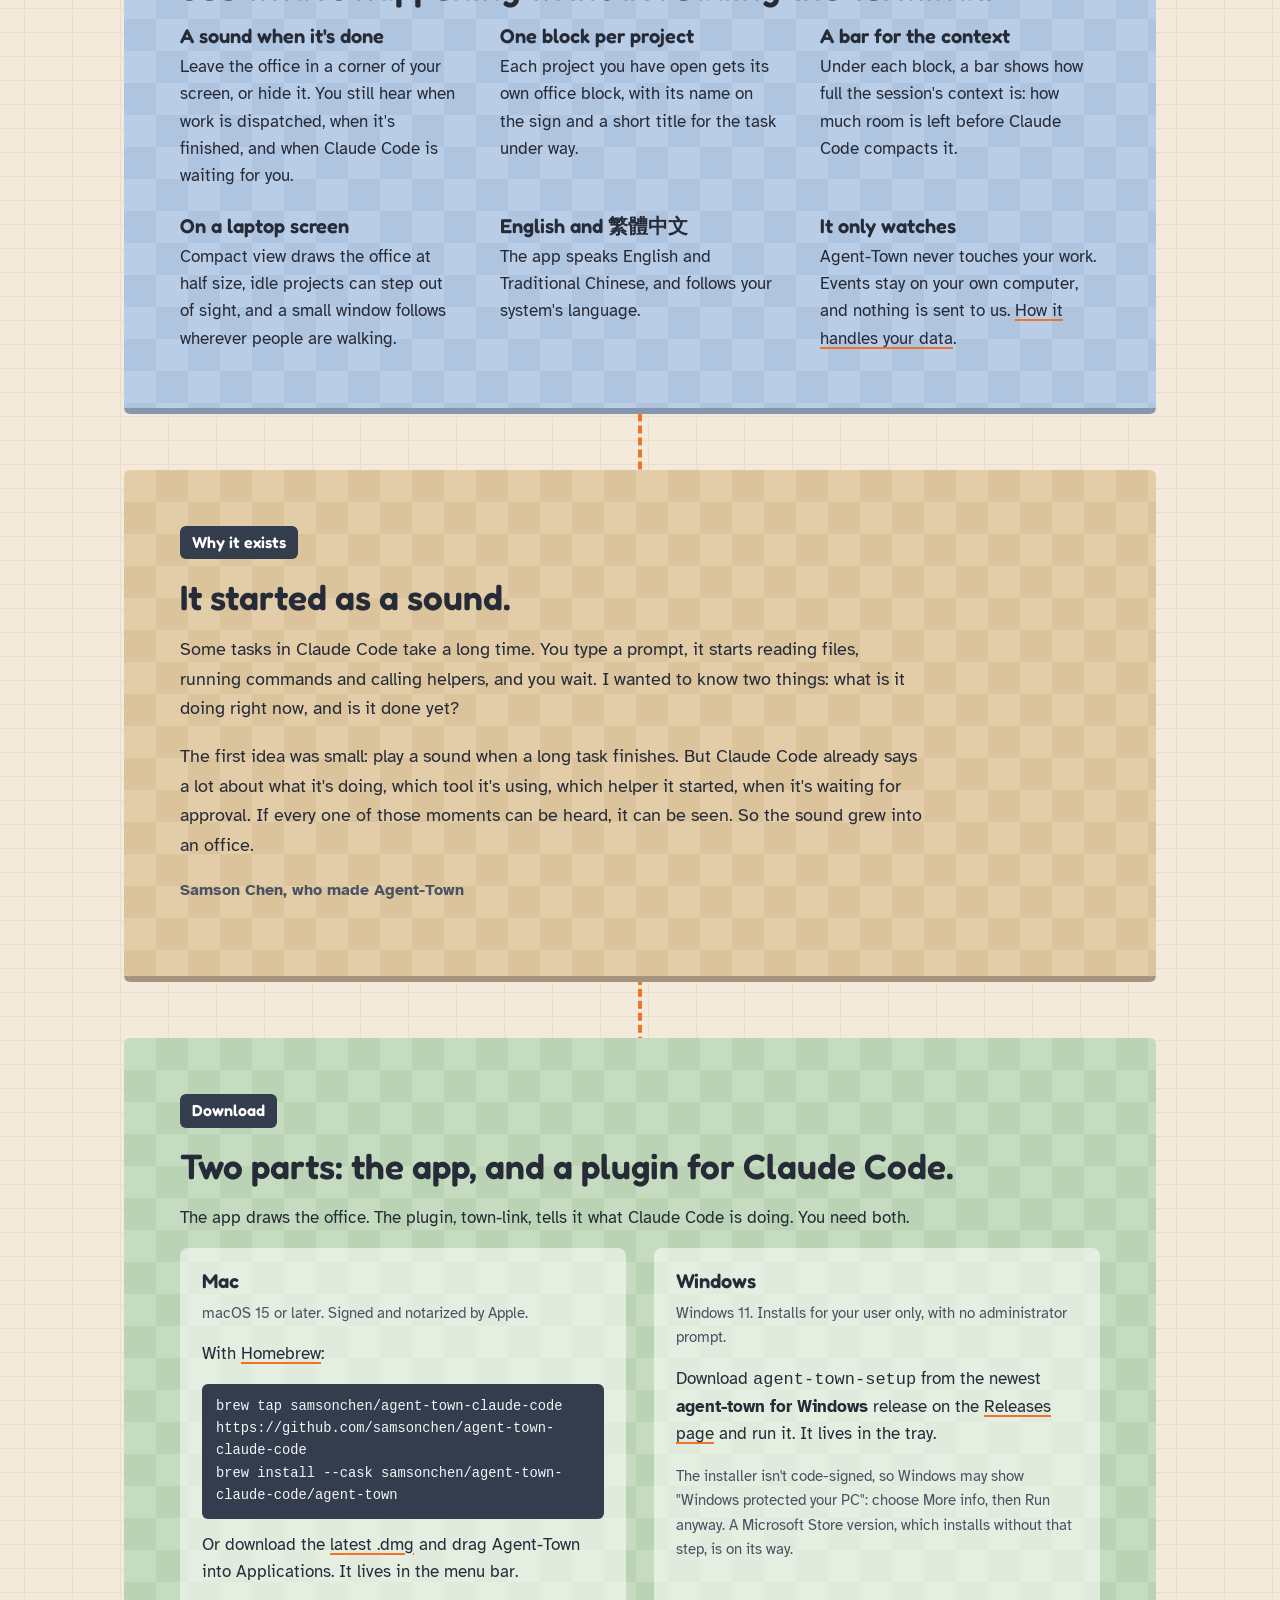
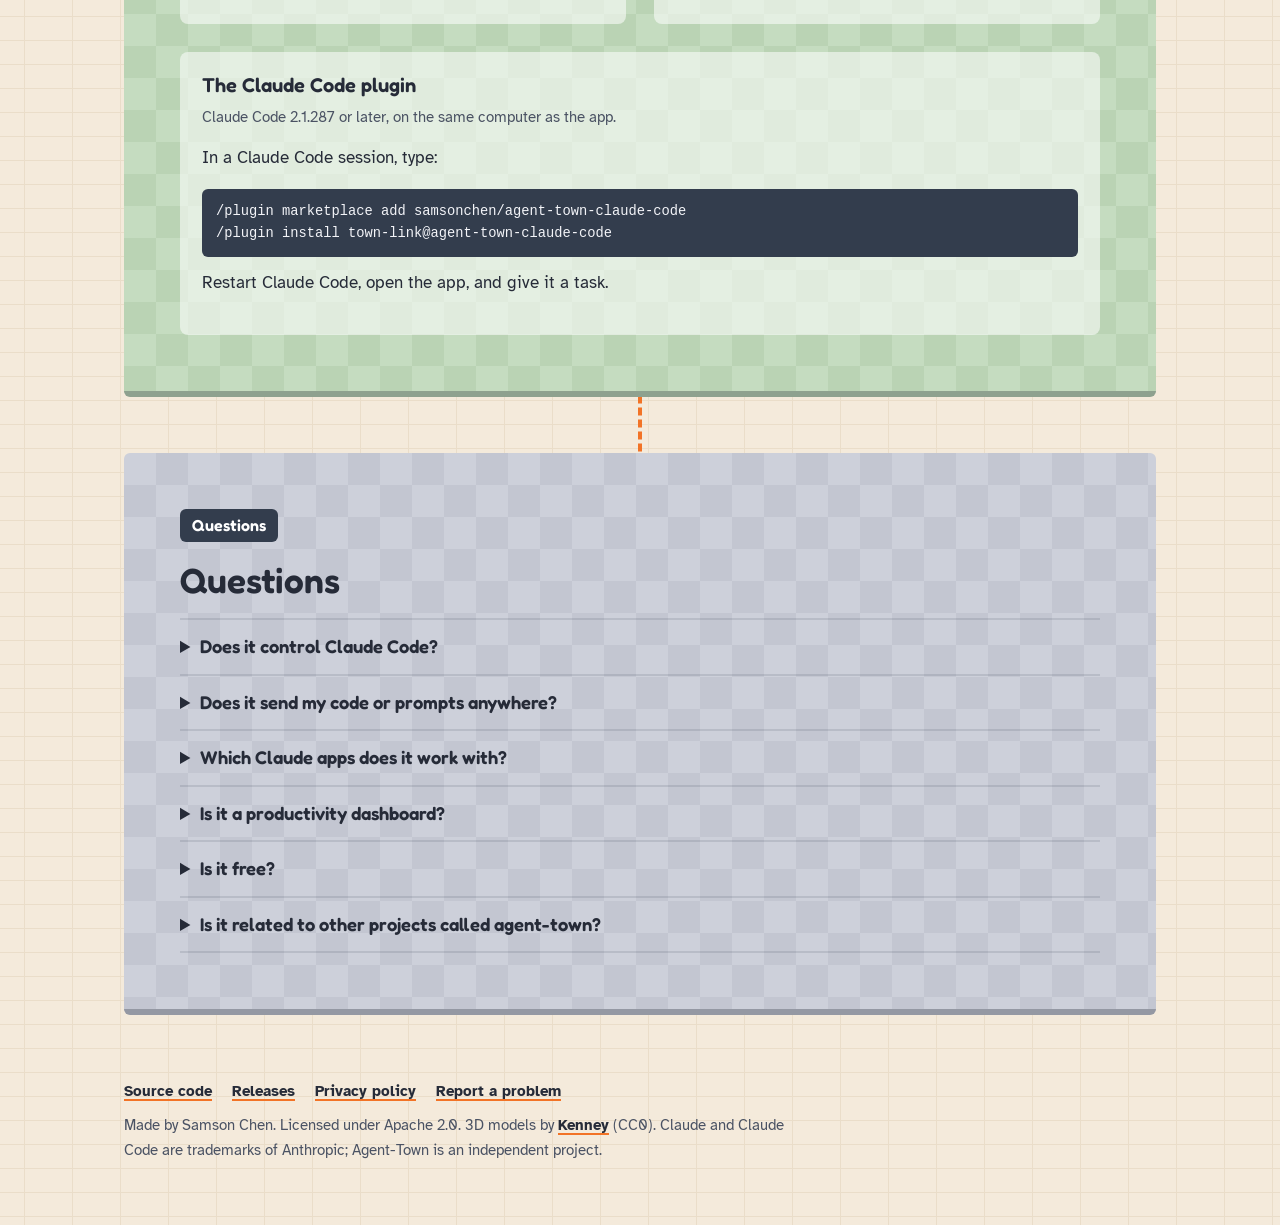
==== commit 5b3dcd09: "No SignPath: remove the code signing policy page and the SignPath plans The project will not use Sig" ====
--- a/site/index.html
+++ b/site/index.html
@@ -163,7 +163,7 @@
           <h3>Windows</h3>
           <p class="small">Windows 11. Installs for your user only, with no administrator prompt.</p>
           <p>Download <code>agent-town-setup</code> from the newest <strong>agent-town for Windows</strong> release on the <a href="https://github.com/samsonchen/agent-town-claude-code/releases">Releases page</a> and run it. It lives in the tray.</p>
-          <p class="small">The installer isn't code-signed yet, so Windows may show "Windows protected your PC": choose More info, then Run anyway. See the <a href="code-signing-policy.html">code signing policy</a>.</p>
+          <p class="small">The installer isn't code-signed, so Windows may show "Windows protected your PC": choose More info, then Run anyway. A Microsoft Store version, which installs without that step, is on its way.</p>
         </div>
         <div class="plugin">
           <h3>The Claude Code plugin</h3>
@@ -214,7 +214,6 @@
       <a href="https://github.com/samsonchen/agent-town-claude-code">Source code</a>
       <a href="https://github.com/samsonchen/agent-town-claude-code/releases">Releases</a>
       <a href="privacy.html">Privacy policy</a>
-      <a href="code-signing-policy.html">Code signing policy</a>
       <a href="https://github.com/samsonchen/agent-town-claude-code/issues">Report a problem</a>
     </nav>
     <p>Made by Samson Chen. Licensed under Apache 2.0. 3D models by <a href="https://kenney.nl">Kenney</a> (CC0). Claude and Claude Code are trademarks of Anthropic; Agent-Town is an independent project.</p>
--- a/site/styles.css
+++ b/site/styles.css
@@ -190,7 +190,7 @@
 footer nav { display: flex; flex-wrap: wrap; gap: 8px 20px; margin-bottom: 10px; }
 footer a { font-weight: 700; }
 
-/* Plain pages (privacy, code signing policy) */
+/* Plain pages (privacy) */
 .page { max-width: 760px; }
 .page h1 { font-size: clamp(2rem, 4.5vw, 2.8rem); }
 .page h2 { font-size: 1.5rem; margin-top: 1.6em; }
